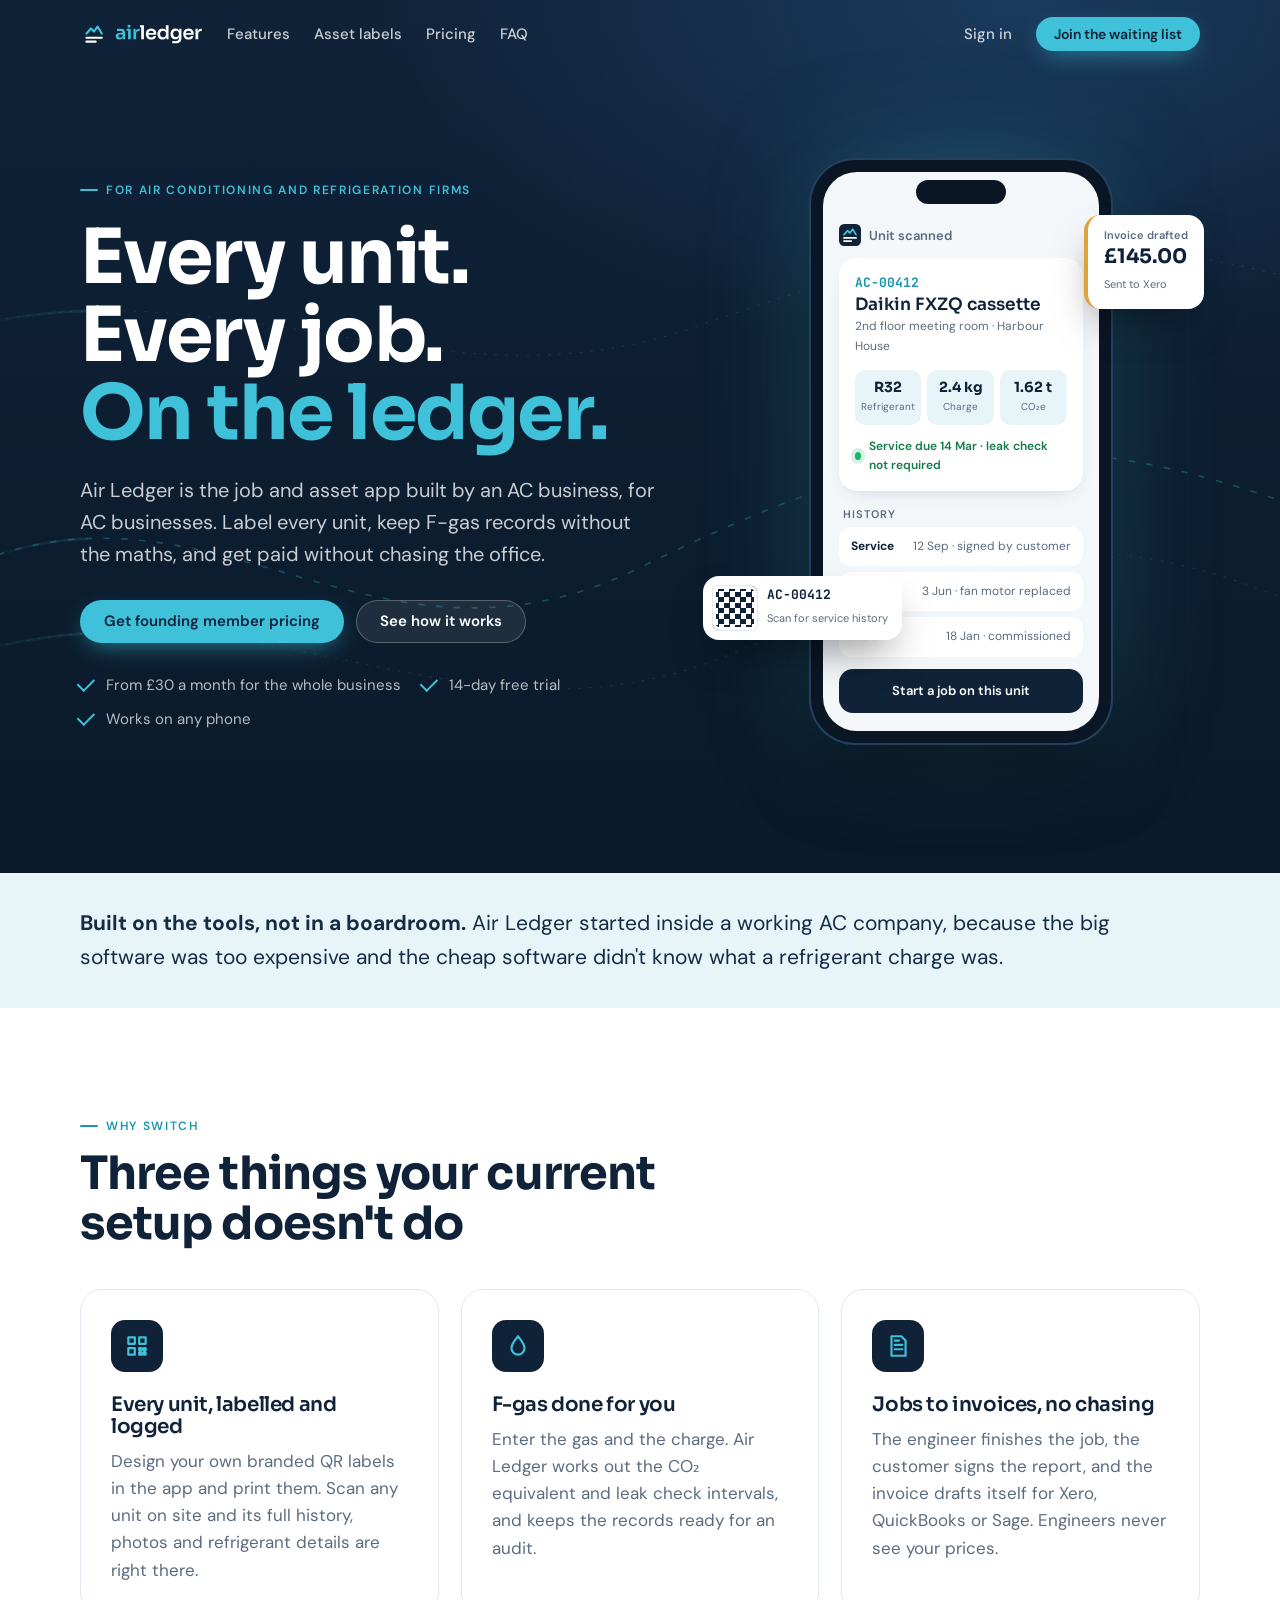
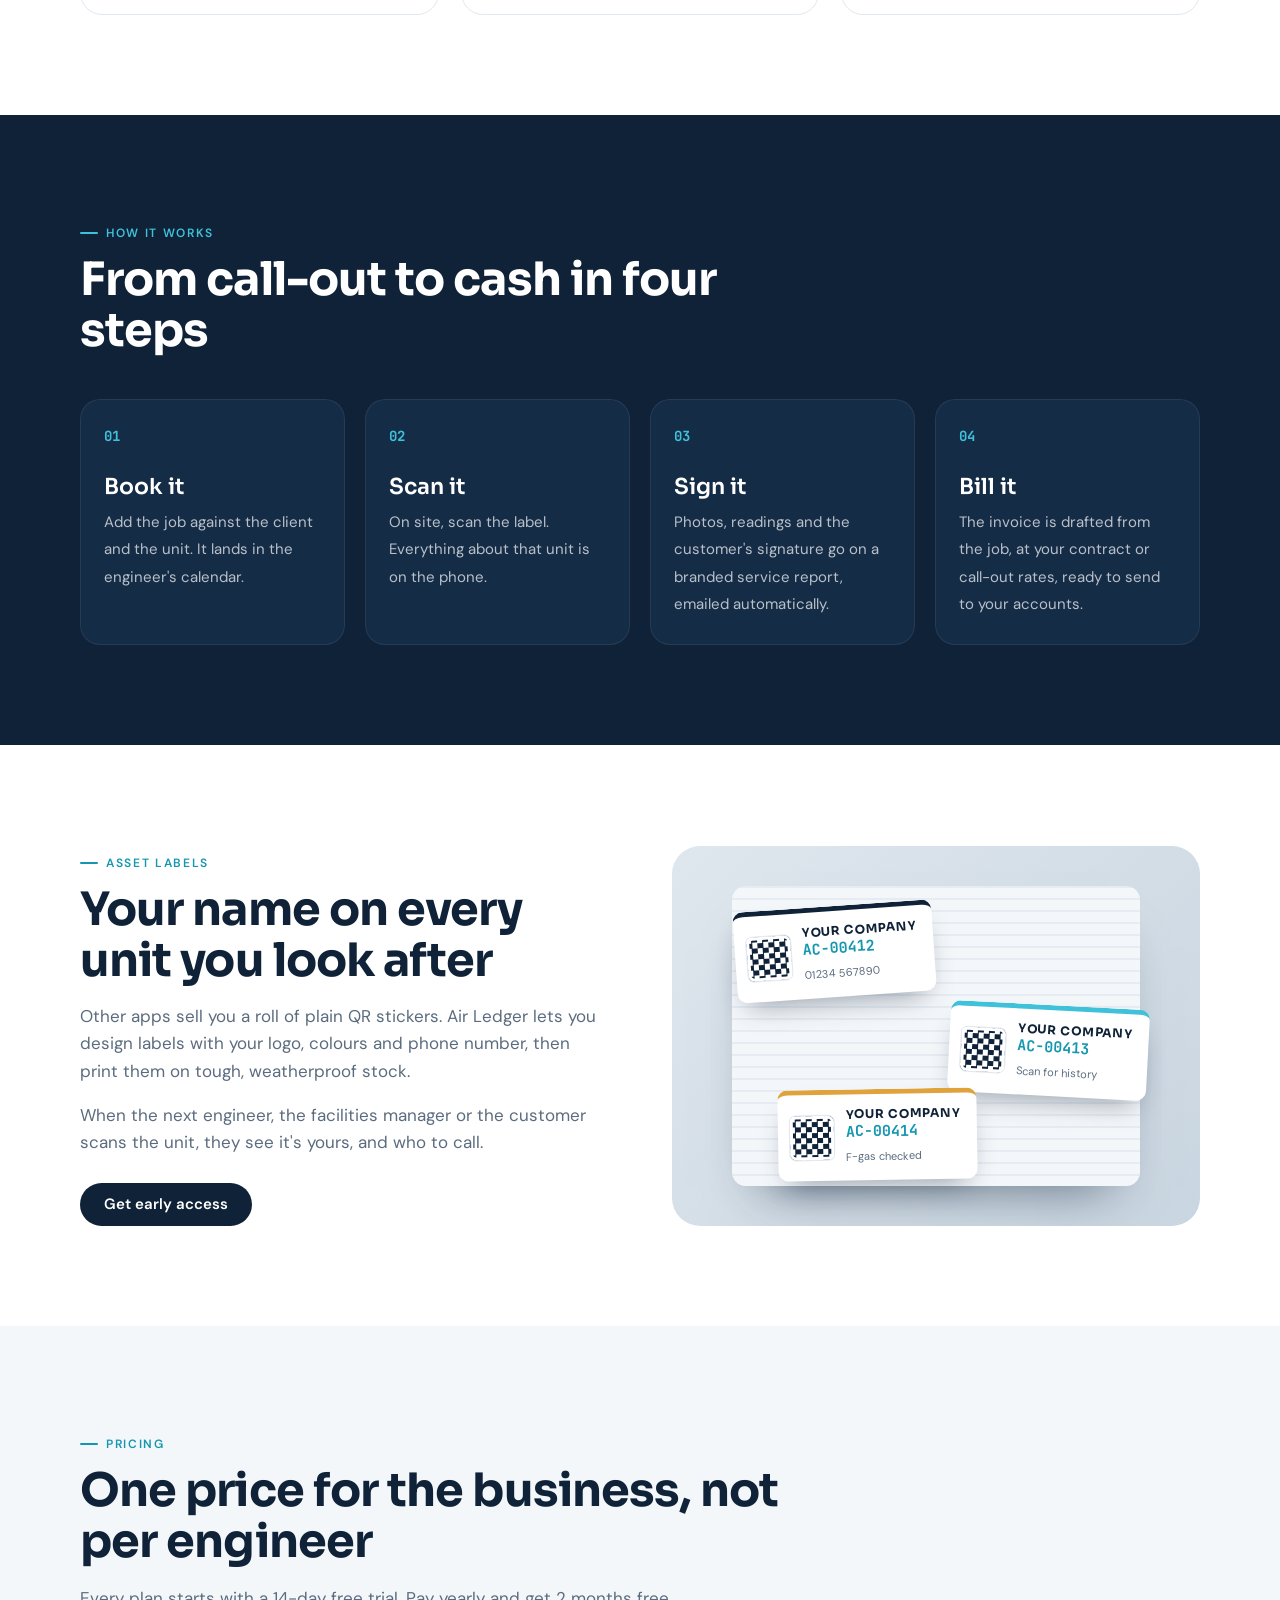
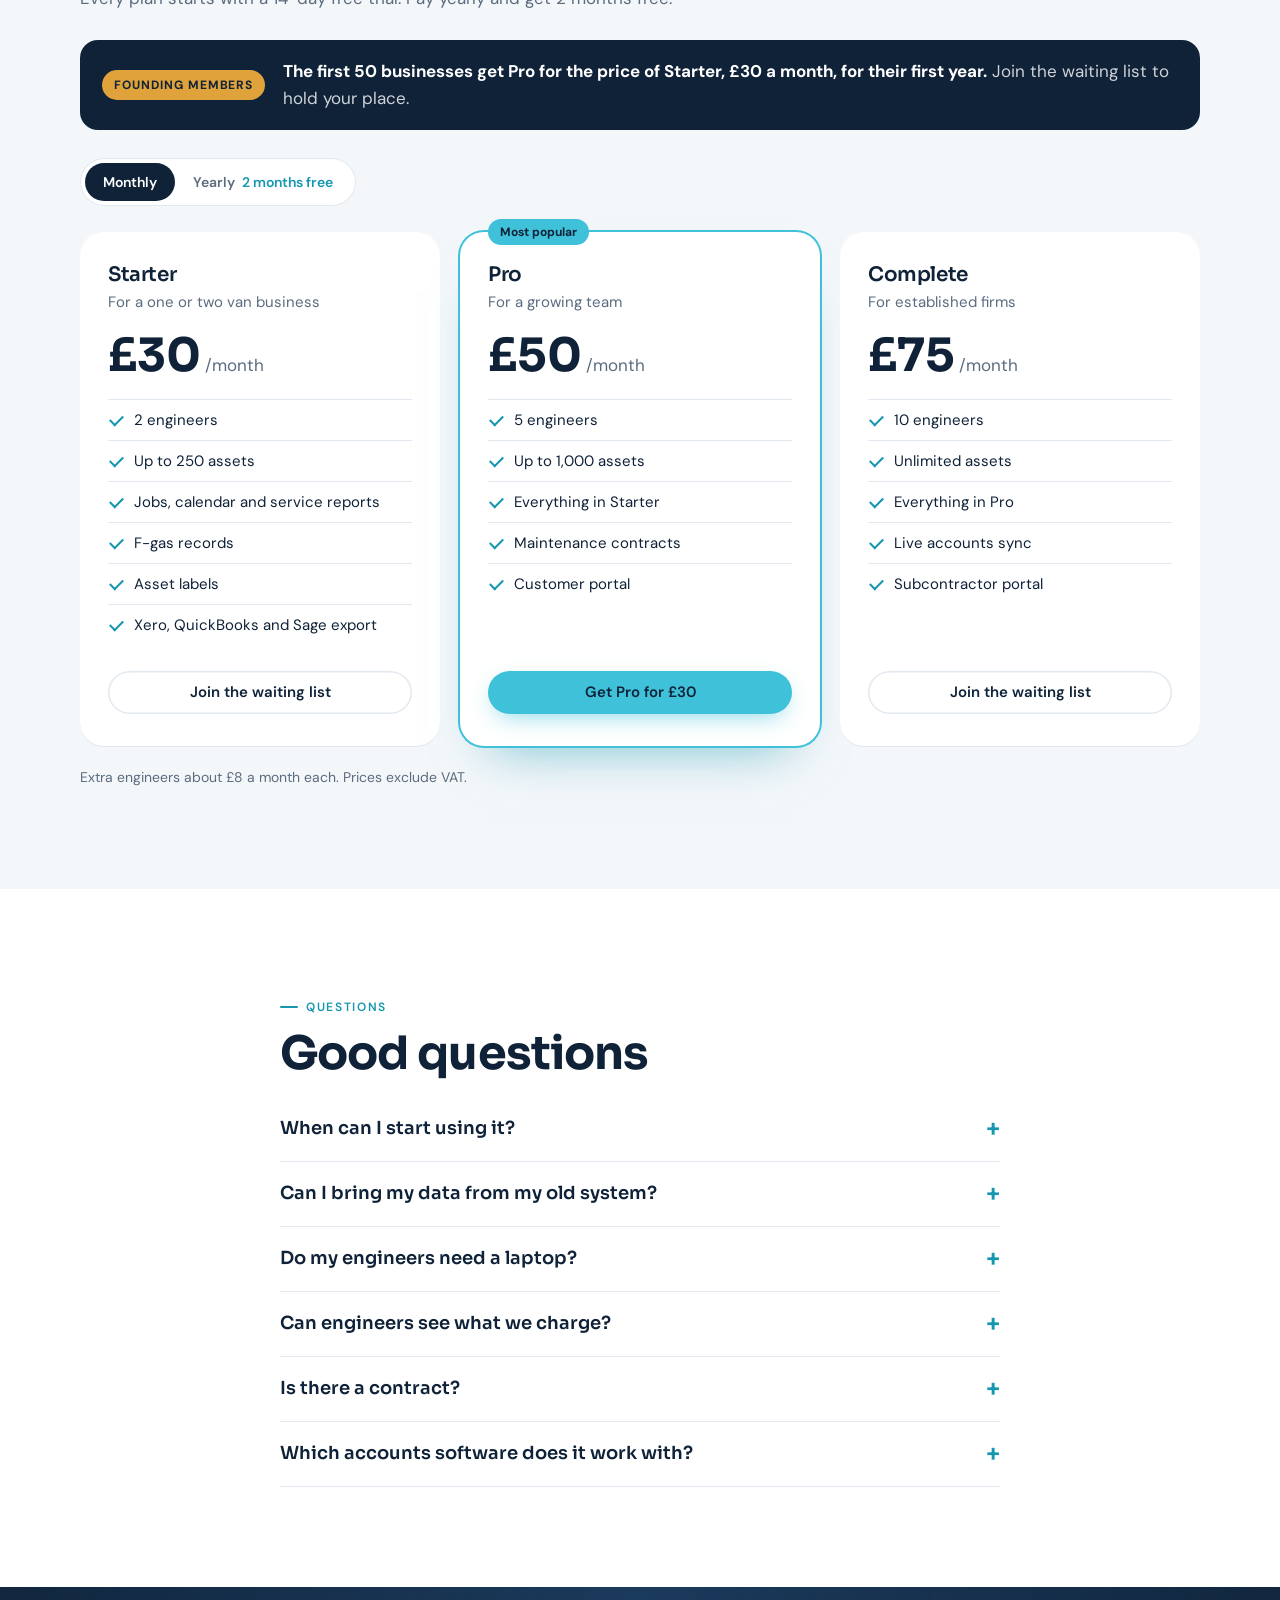
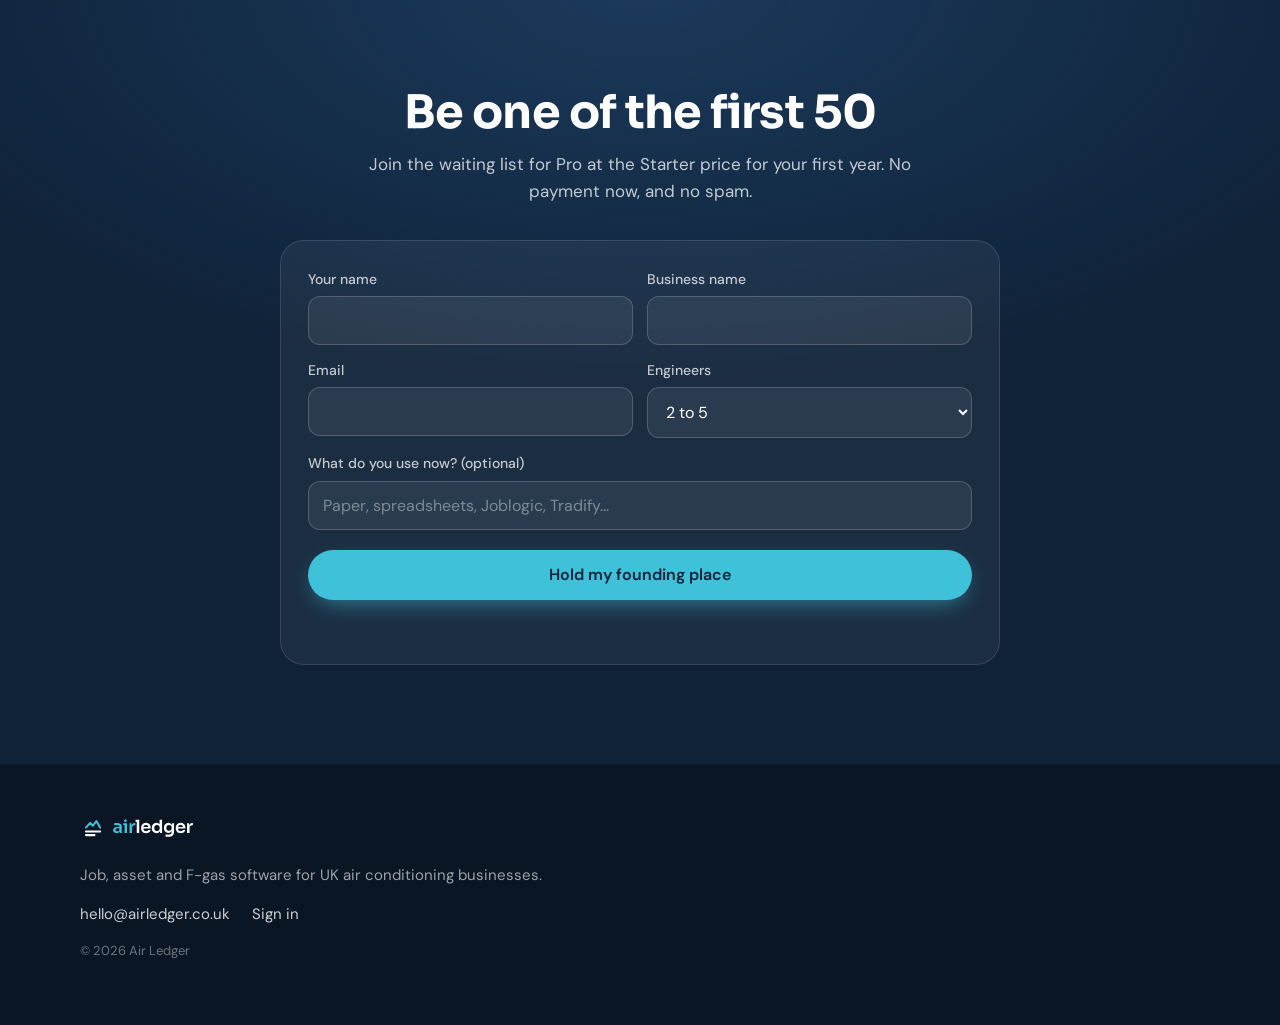
==== index.html @ b75eac91 "Air Ledger marketing site, stage 1: home, pricing and waiting list Co-Authored-By: Claude Opus 5.5 <" ====
<!doctype html>
<html lang="en-GB">
<head>
<meta charset="utf-8">
<meta name="viewport" content="width=device-width,initial-scale=1">
<title>Air Ledger | Job and asset software for air conditioning businesses</title>
<meta name="description" content="Air Ledger is the job, asset and F-gas app built by an air conditioning business, for air conditioning businesses. Branded QR asset labels, automatic F-gas records and invoices that draft themselves. From £30 a month for the whole business.">
<link rel="canonical" href="https://airledger.co.uk/">
<meta property="og:title" content="Air Ledger | Built by an AC business, for AC businesses">
<meta property="og:description" content="Asset labels, F-gas records, jobs and invoices in one simple app. From £30 a month for the whole business.">
<meta property="og:image" content="https://airledger.co.uk/img/og.png">
<meta property="og:url" content="https://airledger.co.uk/">
<meta name="theme-color" content="#0F2238">
<link rel="icon" href="img/favicon-32.png">
<link rel="apple-touch-icon" href="img/icon-180.png">
<link rel="preconnect" href="https://fonts.googleapis.com">
<link rel="preconnect" href="https://fonts.gstatic.com" crossorigin>
<link href="https://fonts.googleapis.com/css2?family=DM+Sans:opsz,wght@9..40,400;9..40,500;9..40,600;9..40,700&family=JetBrains+Mono:wght@500;700&family=Sora:wght@600;700&display=swap" rel="stylesheet">
<link rel="stylesheet" href="styles.css">
</head>
<body>

<header class="nav" id="nav">
  <div class="wrap">
    <a href="#top" class="brand" aria-label="Air Ledger home"><img src="img/airledger-logo-reverse.svg" alt="Air Ledger" width="150" height="30"></a>
    <nav class="links" aria-label="Main">
      <a href="#features">Features</a>
      <a href="#labels">Asset labels</a>
      <a href="#pricing">Pricing</a>
      <a href="#faq">FAQ</a>
    </nav>
    <span class="sp"></span>
    <a class="signin" href="https://app.airledger.co.uk">Sign in</a>
    <a class="btn pri sm" href="#join">Join the waiting list</a>
  </div>
</header>

<main id="top">

<!-- HERO -->
<section class="hero">
  <svg class="flow" viewBox="0 0 1440 800" preserveAspectRatio="none" aria-hidden="true">
    <defs><linearGradient id="streak" x1="0" x2="1"><stop offset="0" stop-color="#3FC1D9" stop-opacity="0"/><stop offset=".6" stop-color="#3FC1D9" stop-opacity=".9"/><stop offset="1" stop-color="#fff"/></linearGradient></defs>
    <path class="f1" d="M-40 520 C 240 420, 420 640, 720 520 S 1180 380, 1480 470"/>
    <path class="f2" d="M-40 600 C 300 520, 520 700, 820 600 S 1220 470, 1480 560"/>
    <path class="f2" d="M-40 300 C 260 240, 500 380, 780 300 S 1200 200, 1480 260"/>
    <path class="f3" d="M-40 520 C 240 420, 420 640, 720 520 S 1180 380, 1480 470"/>
    <path class="f3 b" d="M-40 300 C 260 240, 500 380, 780 300 S 1200 200, 1480 260"/>
    <path class="f3 c" d="M-40 600 C 300 520, 520 700, 820 600 S 1220 470, 1480 560"/>
  </svg>
  <div class="wrap hero-grid">
    <div>
      <span class="eyebrow">For air conditioning and refrigeration firms</span>
      <h1>Every unit.<br>Every job.<br><span class="hl">On the ledger.</span></h1>
      <p class="lede">Air Ledger is the job and asset app built by an AC business, for AC businesses. Label every unit, keep F-gas records without the maths, and get paid without chasing the office.</p>
      <div class="ctas">
        <a class="btn pri" href="#join">Get founding member pricing</a>
        <a class="btn ghost" href="#features">See how it works</a>
      </div>
      <ul class="ticks">
        <li>From £30 a month for the whole business</li>
        <li>14-day free trial</li>
        <li>Works on any phone</li>
      </ul>
    </div>

    <!-- phone mock -->
    <div class="phone-stage" aria-hidden="true">
      <div class="phone">
        <div class="notch"></div>
        <div class="scr">
          <div class="scr-top"><img src="img/airledger-mark.svg" alt=""><span>Unit scanned</span></div>
          <div class="unit">
            <div class="unit-id">AC-00412</div>
            <div class="unit-name">Daikin FXZQ cassette</div>
            <div class="unit-loc">2nd floor meeting room · Harbour House</div>
            <div class="gas">
              <div><b>R32</b><small>Refrigerant</small></div>
              <div><b>2.4 kg</b><small>Charge</small></div>
              <div><b>1.62 t</b><small>CO₂e</small></div>
            </div>
            <div class="status ok"><i></i>Service due 14 Mar · leak check not required</div>
          </div>
          <div class="hist-h">History</div>
          <div class="hist"><b>Service</b><span>12 Sep · signed by customer</span></div>
          <div class="hist"><b>Repair</b><span>3 Jun · fan motor replaced</span></div>
          <div class="hist"><b>Install</b><span>18 Jan · commissioned</span></div>
          <div class="scr-btn">Start a job on this unit</div>
        </div>
      </div>
      <div class="label-float">
        <div class="lf-qr"></div>
        <div><b>AC-00412</b><small>Scan for service history</small></div>
      </div>
      <div class="inv-float"><span>Invoice drafted</span><b>£145.00</b><small>Sent to Xero</small></div>
    </div>
  </div>
</section>

<!-- STRIP -->
<section class="strip">
  <div class="wrap">
    <p><b>Built on the tools, not in a boardroom.</b> Air Ledger started inside a working AC company, because the big software was too expensive and the cheap software didn't know what a refrigerant charge was.</p>
  </div>
</section>

<!-- REASONS -->
<section class="sec" id="features">
  <div class="wrap">
    <span class="eyebrow ink">Why switch</span>
    <h2>Three things your current setup doesn't do</h2>
    <div class="reasons">
      <article class="reason">
        <div class="ico"><svg viewBox="0 0 24 24"><path d="M4 4h6v6H4zM14 4h6v6h-6zM4 14h6v6H4zM14 14h2v2h-2zM18 18h2v2h-2zM14 18h2v2h-2zM18 14h2v2h-2z"/></svg></div>
        <h3>Every unit, labelled and logged</h3>
        <p>Design your own branded QR labels in the app and print them. Scan any unit on site and its full history, photos and refrigerant details are right there.</p>
      </article>
      <article class="reason">
        <div class="ico"><svg viewBox="0 0 24 24"><path d="M12 3c3 4 6 7 6 11a6 6 0 0 1-12 0c0-4 3-7 6-11z"/></svg></div>
        <h3>F-gas done for you</h3>
        <p>Enter the gas and the charge. Air Ledger works out the CO₂ equivalent and leak check intervals, and keeps the records ready for an audit.</p>
      </article>
      <article class="reason">
        <div class="ico"><svg viewBox="0 0 24 24"><path d="M6 3h9l4 4v14H6zM9 11h7M9 15h7M9 7h4"/></svg></div>
        <h3>Jobs to invoices, no chasing</h3>
        <p>The engineer finishes the job, the customer signs the report, and the invoice drafts itself for Xero, QuickBooks or Sage. Engineers never see your prices.</p>
      </article>
    </div>
  </div>
</section>

<!-- HOW -->
<section class="sec how">
  <div class="wrap">
    <span class="eyebrow">How it works</span>
    <h2>From call-out to cash in four steps</h2>
    <ol class="steps">
      <li><b>Book it</b><span>Add the job against the client and the unit. It lands in the engineer's calendar.</span></li>
      <li><b>Scan it</b><span>On site, scan the label. Everything about that unit is on the phone.</span></li>
      <li><b>Sign it</b><span>Photos, readings and the customer's signature go on a branded service report, emailed automatically.</span></li>
      <li><b>Bill it</b><span>The invoice is drafted from the job, at your contract or call-out rates, ready to send to your accounts.</span></li>
    </ol>
  </div>
</section>

<!-- LABELS -->
<section class="sec" id="labels">
  <div class="wrap split">
    <div>
      <span class="eyebrow ink">Asset labels</span>
      <h2>Your name on every unit you look after</h2>
      <p>Other apps sell you a roll of plain QR stickers. Air Ledger lets you design labels with your logo, colours and phone number, then print them on tough, weatherproof stock.</p>
      <p>When the next engineer, the facilities manager or the customer scans the unit, they see it's yours, and who to call.</p>
      <a class="btn dark" href="#join">Get early access</a>
    </div>
    <div class="labels-demo" aria-hidden="true">
      <div class="lbl l1"><div class="lbl-qr"></div><div><b>YOUR COMPANY</b><span>AC-00412</span><small>01234 567890</small></div></div>
      <div class="lbl l2"><div class="lbl-qr"></div><div><b>YOUR COMPANY</b><span>AC-00413</span><small>Scan for history</small></div></div>
      <div class="lbl l3"><div class="lbl-qr"></div><div><b>YOUR COMPANY</b><span>AC-00414</span><small>F-gas checked</small></div></div>
    </div>
  </div>
</section>

<!-- PRICING -->
<section class="sec pricing" id="pricing">
  <div class="wrap">
    <span class="eyebrow ink">Pricing</span>
    <h2>One price for the business, not per engineer</h2>
    <p class="sub">Every plan starts with a 14-day free trial. Pay yearly and get 2 months free.</p>

    <div class="founder">
      <span class="badge">Founding members</span>
      <p><b>The first 50 businesses get Pro for the price of Starter, £30 a month, for their first year.</b> Join the waiting list to hold your place.</p>
    </div>

    <div class="toggle" role="group" aria-label="Billing period">
      <button type="button" class="on" data-period="m">Monthly</button>
      <button type="button" data-period="y">Yearly <em>2 months free</em></button>
    </div>

    <div class="plans">
      <article class="plan">
        <h3>Starter</h3>
        <p class="for">For a one or two van business</p>
        <div class="price" data-m="30" data-y="300"><span class="amt">£30</span><span class="per">/month</span></div>
        <ul>
          <li>2 engineers</li>
          <li>Up to 250 assets</li>
          <li>Jobs, calendar and service reports</li>
          <li>F-gas records</li>
          <li>Asset labels</li>
          <li>Xero, QuickBooks and Sage export</li>
        </ul>
        <a class="btn line" href="#join">Join the waiting list</a>
      </article>
      <article class="plan pop">
        <span class="tag">Most popular</span>
        <h3>Pro</h3>
        <p class="for">For a growing team</p>
        <div class="price" data-m="50" data-y="500"><span class="amt">£50</span><span class="per">/month</span></div>
        <ul>
          <li>5 engineers</li>
          <li>Up to 1,000 assets</li>
          <li>Everything in Starter</li>
          <li>Maintenance contracts</li>
          <li>Customer portal</li>
        </ul>
        <a class="btn pri" href="#join">Get Pro for £30</a>
      </article>
      <article class="plan">
        <h3>Complete</h3>
        <p class="for">For established firms</p>
        <div class="price" data-m="75" data-y="750"><span class="amt">£75</span><span class="per">/month</span></div>
        <ul>
          <li>10 engineers</li>
          <li>Unlimited assets</li>
          <li>Everything in Pro</li>
          <li>Live accounts sync</li>
          <li>Subcontractor portal</li>
        </ul>
        <a class="btn line" href="#join">Join the waiting list</a>
      </article>
    </div>
    <p class="fine">Extra engineers about £8 a month each. Prices exclude VAT.</p>
  </div>
</section>

<!-- FAQ -->
<section class="sec faq" id="faq">
  <div class="wrap narrow">
    <span class="eyebrow ink">Questions</span>
    <h2>Good questions</h2>
    <details><summary>When can I start using it?</summary><p>Paid plans open in January 2027. Join the waiting list and we'll email you the day it opens, with your founding member price held.</p></details>
    <details><summary>Can I bring my data from my old system?</summary><p>Yes. Upload your clients, sites and units from a spreadsheet or an export from your current software, and we'll help you check it's all come across.</p></details>
    <details><summary>Do my engineers need a laptop?</summary><p>No. Air Ledger works on any phone or tablet, and the office side works in any web browser.</p></details>
    <details><summary>Can engineers see what we charge?</summary><p>No. Prices and invoices are only visible to owners and the office. Engineers see the job, the unit and the report.</p></details>
    <details><summary>Is there a contract?</summary><p>No long contract. Pay monthly and cancel any time, or pay yearly and get 2 months free.</p></details>
    <details><summary>Which accounts software does it work with?</summary><p>Xero, QuickBooks and Sage 50 today, with live sync on the way.</p></details>
  </div>
</section>

<!-- JOIN -->
<section class="join" id="join">
  <div class="wrap narrow">
    <h2>Be one of the first 50</h2>
    <p>Join the waiting list for Pro at the Starter price for your first year. No payment now, and no spam.</p>
    <form id="wl" class="wl" novalidate>
      <div class="row">
        <label><span>Your name</span><input name="name" autocomplete="name" required></label>
        <label><span>Business name</span><input name="business" autocomplete="organization" required></label>
      </div>
      <div class="row">
        <label><span>Email</span><input name="email" type="email" autocomplete="email" required></label>
        <label><span>Engineers</span>
          <select name="engineers"><option value="1">Just me</option><option value="2-5" selected>2 to 5</option><option value="6-10">6 to 10</option><option value="11+">More than 10</option></select>
        </label>
      </div>
      <label><span>What do you use now? (optional)</span><input name="current_system" placeholder="Paper, spreadsheets, Joblogic, Tradify..."></label>
      <input type="text" name="website" class="hp" tabindex="-1" autocomplete="off" aria-hidden="true">
      <button class="btn pri big" type="submit">Hold my founding place</button>
      <p class="msg" id="wl-msg" role="status"></p>
    </form>
  </div>
</section>

</main>

<footer class="foot">
  <div class="wrap">
    <img src="img/airledger-logo-reverse.svg" alt="Air Ledger" width="130" height="26">
    <p>Job, asset and F-gas software for UK air conditioning businesses.</p>
    <p class="fl"><a href="mailto:hello@airledger.co.uk">hello@airledger.co.uk</a><a href="https://app.airledger.co.uk">Sign in</a></p>
    <p class="cr">© 2026 Air Ledger</p>
  </div>
</footer>

<script src="site.js"></script>
</body>
</html>
---- styles.css ----
:root{
  --navy:#0F2238;--navy2:#152C47;--navy3:#1B3A5C;--air:#3FC1D9;--ink:#1597B0;--brass:#E0A23A;
  --slate:#5B6C7F;--frost:#E8F5F8;--mist:#F4F7FA;--line:#E1E8EF;
  --fd:"Sora",system-ui,sans-serif;--fb:"DM Sans",system-ui,sans-serif;--fm:"JetBrains Mono",ui-monospace,monospace;
}
*{box-sizing:border-box}
html{scroll-behavior:smooth;scroll-padding-top:76px}
body{margin:0;background:#fff;color:var(--navy);font:17px/1.6 var(--fb);-webkit-font-smoothing:antialiased;overflow-x:hidden}
img{max-width:100%}
a{color:inherit}
h1,h2,h3{font-family:var(--fd);letter-spacing:-.02em;margin:0;line-height:1.1}
h2{font-size:clamp(30px,4vw,46px);font-weight:700;margin:12px 0 18px;max-width:20ch}
h3{font-size:20px;font-weight:600}
.wrap{max-width:1160px;margin:0 auto;padding:0 20px}
.narrow{max-width:760px}
.eyebrow{display:inline-flex;align-items:center;gap:8px;font:600 12px/1 var(--fb);letter-spacing:.14em;text-transform:uppercase;color:var(--air)}
.eyebrow::before{content:"";width:18px;height:2px;border-radius:2px;background:currentColor}
.eyebrow.ink{color:var(--ink)}

.btn{display:inline-flex;align-items:center;justify-content:center;border:0;border-radius:999px;padding:14px 24px;font:600 15px/1 var(--fb);cursor:pointer;text-decoration:none;transition:transform .2s,box-shadow .2s,background .2s;white-space:nowrap}
.btn:hover{transform:translateY(-1px)}
.btn.pri{background:var(--air);color:var(--navy);box-shadow:0 8px 24px -8px rgba(63,193,217,.7)}
.btn.pri:hover{box-shadow:0 12px 30px -8px rgba(63,193,217,.95)}
.btn.ghost{background:rgba(255,255,255,.08);color:#fff;box-shadow:inset 0 0 0 1px rgba(255,255,255,.25)}
.btn.dark{background:var(--navy);color:#fff}
.btn.line{background:#fff;color:var(--navy);box-shadow:inset 0 0 0 1.5px var(--line)}
.btn.line:hover{box-shadow:inset 0 0 0 1.5px var(--ink)}
.btn.sm{padding:10px 18px;font-size:14px}
.btn.big{padding:17px 30px;font-size:16px;width:100%}

/* nav */
.nav{position:fixed;inset:0 0 auto;z-index:50;transition:background .3s,box-shadow .3s}
.nav.solid{background:rgba(15,34,56,.9);backdrop-filter:blur(12px);-webkit-backdrop-filter:blur(12px);box-shadow:0 1px 0 rgba(255,255,255,.08)}
.nav .wrap{display:flex;align-items:center;gap:24px;height:68px}
.nav .brand img{height:28px;width:auto;display:block}
.nav .links{display:flex;gap:24px}
.nav .links a,.nav .signin{color:rgba(255,255,255,.78);text-decoration:none;font-weight:500;font-size:15px}
.nav .links a:hover,.nav .signin:hover{color:#fff}
.nav .sp{flex:1}

/* hero */
.hero{position:relative;color:#fff;padding:140px 0 110px;overflow:hidden;isolation:isolate;
  background:radial-gradient(1100px 600px at 80% 0%,#1B3A5C 0%,rgba(27,58,92,0) 60%),linear-gradient(180deg,#0F2238 0%,#0B1A2B 100%)}
.flow{position:absolute;inset:0;z-index:-1;width:100%;height:100%}
.flow path{fill:none;stroke-linecap:round}
.flow .f1{stroke:rgba(63,193,217,.28);stroke-width:1.5;stroke-dasharray:6 14;animation:dash 9s linear infinite}
.flow .f2{stroke:rgba(63,193,217,.15);stroke-width:1;stroke-dasharray:2 10;animation:dash 14s linear infinite reverse}
.flow .f3{stroke:url(#streak);stroke-width:2.5;stroke-dasharray:140 900;animation:streak 6s cubic-bezier(.4,0,.2,1) infinite}
.flow .f3.b{animation-delay:-2s;animation-duration:7.5s}
.flow .f3.c{animation-delay:-4.2s;animation-duration:8.5s}
@keyframes dash{to{stroke-dashoffset:-400}}
@keyframes streak{from{stroke-dashoffset:1040}to{stroke-dashoffset:0}}
.hero-grid{display:grid;grid-template-columns:1.1fr .9fr;gap:56px;align-items:center}
.hero h1{font-size:clamp(42px,6vw,76px);line-height:1.02;font-weight:700;margin:20px 0 22px}
.hero h1 .hl{color:var(--air)}
.lede{font-size:clamp(17px,1.6vw,20px);color:rgba(255,255,255,.78);max-width:33em;margin:0 0 30px}
.ctas{display:flex;flex-wrap:wrap;gap:12px}
.ticks{list-style:none;padding:0;margin:30px 0 0;display:flex;flex-wrap:wrap;gap:10px 22px;color:rgba(255,255,255,.7);font-size:15px}
.ticks li::before{content:"";display:inline-block;width:14px;height:8px;border-left:2px solid var(--air);border-bottom:2px solid var(--air);transform:rotate(-45deg) translateY(-3px);margin-right:10px}

/* phone */
.phone-stage{position:relative;display:flex;justify-content:center;padding:20px 0}
.phone{width:300px;border-radius:44px;background:#0A1624;padding:12px;box-shadow:0 0 0 2px #24405F,0 40px 80px -20px rgba(0,0,0,.6),0 0 120px -30px rgba(63,193,217,.5);position:relative;animation:bob 7s ease-in-out infinite}
@keyframes bob{50%{transform:translateY(-10px)}}
.notch{position:absolute;top:20px;left:50%;transform:translateX(-50%);width:90px;height:24px;border-radius:20px;background:#0A1624;z-index:2}
.scr{background:var(--mist);border-radius:34px;padding:52px 16px 18px;color:var(--navy);font-size:13px}
.scr-top{display:flex;align-items:center;gap:8px;font:600 13px var(--fb);color:var(--slate);margin-bottom:12px}
.scr-top img{width:22px;height:22px}
.unit{background:#fff;border-radius:18px;padding:16px;box-shadow:0 1px 0 var(--line),0 8px 20px -12px rgba(15,34,56,.25)}
.unit-id{font:700 13px var(--fm);color:var(--ink)}
.unit-name{font:600 17px/1.2 var(--fd);margin:4px 0 2px}
.unit-loc{color:var(--slate);font-size:12px}
.gas{display:grid;grid-template-columns:repeat(3,1fr);gap:6px;margin:14px 0 12px}
.gas div{background:var(--frost);border-radius:10px;padding:8px 6px;text-align:center}
.gas b{display:block;font:700 14px var(--fd)}
.gas small{font-size:10px;color:var(--slate)}
.status{display:flex;gap:8px;align-items:center;font-size:12px;font-weight:600;color:#137a4a}
.status i{width:8px;height:8px;border-radius:50%;background:#1fb26b;box-shadow:0 0 0 4px rgba(31,178,107,.18)}
.hist-h{font:600 11px var(--fb);letter-spacing:.1em;text-transform:uppercase;color:var(--slate);margin:16px 4px 6px}
.hist{display:flex;justify-content:space-between;gap:8px;background:#fff;border-radius:12px;padding:10px 12px;margin-bottom:6px;font-size:12px}
.hist span{color:var(--slate)}
.scr-btn{margin-top:12px;background:var(--navy);color:#fff;text-align:center;border-radius:14px;padding:12px;font-weight:600}
.label-float,.inv-float{position:absolute;background:#fff;color:var(--navy);border-radius:16px;box-shadow:0 20px 40px -14px rgba(0,0,0,.5)}
.label-float{left:-18px;top:70%;display:flex;gap:10px;align-items:center;padding:10px 14px 10px 10px;animation:bob 6s ease-in-out infinite -2s}
.label-float b{display:block;font:700 13px var(--fm)}
.label-float small,.inv-float small{font-size:11px;color:var(--slate)}
.lf-qr,.lbl-qr{width:44px;height:44px;border-radius:6px;flex:none;background:
  conic-gradient(var(--navy) 25%,#fff 0 50%,var(--navy) 0 75%,#fff 0) 0 0/11px 11px;box-shadow:inset 0 0 0 3px #fff,0 0 0 1px var(--line)}
.inv-float{right:-4px;top:12%;padding:12px 16px;animation:bob 8s ease-in-out infinite -4s;border-left:4px solid var(--brass)}
.inv-float span{display:block;font-size:11px;color:var(--slate);font-weight:600}
.inv-float b{display:block;font:700 20px var(--fd);color:var(--navy)}

/* strip */
.strip{background:var(--frost);padding:34px 0}
.strip p{margin:0;font-size:clamp(17px,1.8vw,21px);max-width:52em;color:var(--navy2)}

/* sections */
.sec{padding:100px 0}
.reasons{display:grid;grid-template-columns:repeat(3,1fr);gap:22px;margin-top:40px}
.reason{border:1px solid var(--line);border-radius:22px;padding:30px;transition:transform .25s,box-shadow .25s,border-color .25s}
.reason:hover{transform:translateY(-4px);box-shadow:0 24px 40px -24px rgba(15,34,56,.35);border-color:transparent}
.reason .ico{width:52px;height:52px;border-radius:14px;background:var(--navy);display:grid;place-items:center;margin-bottom:22px}
.reason svg{width:26px;height:26px;fill:none;stroke:var(--air);stroke-width:2;stroke-linejoin:round;stroke-linecap:round}
.reason h3{margin-bottom:10px}
.reason p{margin:0;color:var(--slate)}

.how{background:var(--navy);color:#fff}
.how h2{color:#fff}
.steps{list-style:none;counter-reset:s;padding:0;margin:44px 0 0;display:grid;grid-template-columns:repeat(4,1fr);gap:20px}
.steps li{counter-increment:s;background:var(--navy2);border-radius:20px;padding:28px 24px;position:relative;box-shadow:inset 0 0 0 1px rgba(255,255,255,.07)}
.steps li::before{content:"0" counter(s);font:700 14px var(--fm);color:var(--air);display:block;margin-bottom:28px}
.steps b{display:block;font:600 22px var(--fd);margin-bottom:8px}
.steps span{color:rgba(255,255,255,.7);font-size:15px}

.split{display:grid;grid-template-columns:1fr 1fr;gap:64px;align-items:center}
.split p{color:var(--slate);max-width:32em}
.split .btn{margin-top:10px}
.labels-demo{position:relative;height:380px;background:linear-gradient(135deg,#dfe7ee,#c9d5e0);border-radius:28px;overflow:hidden}
.labels-demo::before{content:"";position:absolute;inset:40px 60px;border-radius:14px;background:repeating-linear-gradient(0deg,#f4f7fa 0 10px,#e6ecf2 10px 12px);box-shadow:0 30px 50px -30px rgba(15,34,56,.6)}
.lbl{position:absolute;display:flex;gap:12px;align-items:center;background:#fff;border-radius:10px;padding:12px 16px 12px 12px;box-shadow:0 14px 28px -12px rgba(15,34,56,.45);border-top:5px solid var(--navy)}
.lbl b{display:block;font:700 12px var(--fd);letter-spacing:.06em}
.lbl span{display:block;font:700 15px var(--fm);color:var(--ink)}
.lbl small{font-size:11px;color:var(--slate)}
.l1{left:12%;top:16%;transform:rotate(-4deg)}
.l2{right:10%;top:42%;transform:rotate(3deg);border-top-color:var(--air)}
.l3{left:20%;bottom:12%;transform:rotate(-1deg);border-top-color:var(--brass)}

/* pricing */
.pricing{background:var(--mist)}
.sub{color:var(--slate);margin:0 0 28px}
.founder{display:flex;gap:18px;align-items:center;background:var(--navy);color:#fff;border-radius:18px;padding:18px 22px;margin-bottom:28px}
.founder p{margin:0;color:rgba(255,255,255,.8)}
.founder b{color:#fff}
.badge{flex:none;background:var(--brass);color:var(--navy);font:700 12px/1 var(--fb);letter-spacing:.08em;text-transform:uppercase;padding:9px 12px;border-radius:999px}
.toggle{display:inline-flex;background:#fff;border-radius:999px;padding:5px;box-shadow:inset 0 0 0 1px var(--line);margin-bottom:26px}
.toggle button{border:0;background:none;font:600 14px var(--fb);color:var(--slate);padding:10px 18px;border-radius:999px;cursor:pointer}
.toggle button.on{background:var(--navy);color:#fff}
.toggle em{font-style:normal;color:var(--ink);margin-left:4px}
.toggle button.on em{color:var(--air)}
.plans{display:grid;grid-template-columns:repeat(3,1fr);gap:20px;align-items:stretch}
.plan{background:#fff;border-radius:24px;padding:32px 28px;display:flex;flex-direction:column;position:relative;box-shadow:0 1px 0 var(--line)}
.plan.pop{box-shadow:0 0 0 2px var(--air),0 30px 50px -30px rgba(21,151,176,.6)}
.tag{position:absolute;top:-13px;left:28px;background:var(--air);color:var(--navy);font:700 12px/1 var(--fb);padding:7px 12px;border-radius:999px}
.for{color:var(--slate);margin:4px 0 18px;font-size:15px}
.price{display:flex;align-items:baseline;gap:4px;margin-bottom:20px}
.amt{font:700 46px/1 var(--fd)}
.per{color:var(--slate)}
.plan ul{list-style:none;padding:0;margin:0 0 26px;flex:1}
.plan li{padding:8px 0 8px 26px;border-top:1px solid var(--line);position:relative;font-size:15px}
.plan li::before{content:"";position:absolute;left:2px;top:15px;width:11px;height:6px;border-left:2px solid var(--ink);border-bottom:2px solid var(--ink);transform:rotate(-45deg)}
.fine{color:var(--slate);font-size:14px;margin:20px 0 0}

/* faq */
.faq details{border-bottom:1px solid var(--line);padding:20px 0}
.faq summary{font:600 18px var(--fd);cursor:pointer;list-style:none;display:flex;justify-content:space-between;gap:16px}
.faq summary::after{content:"+";color:var(--ink);font-size:24px;line-height:1;transition:transform .2s}
.faq details[open] summary::after{transform:rotate(45deg)}
.faq details p{color:var(--slate);margin:12px 0 0}

/* join */
.join{background:radial-gradient(800px 400px at 50% 0%,#1B3A5C,rgba(27,58,92,0)),var(--navy);color:#fff;padding:100px 0;text-align:center}
.join h2{color:#fff;margin:0 auto 14px}
.join>.wrap>p{color:rgba(255,255,255,.75);margin:0 auto 34px;max-width:34em}
.wl{text-align:left;background:rgba(255,255,255,.05);border-radius:24px;padding:28px;box-shadow:inset 0 0 0 1px rgba(255,255,255,.12)}
.wl .row{display:grid;grid-template-columns:1fr 1fr;gap:14px}
.wl label{display:block;margin-bottom:14px}
.wl label span{display:block;font-size:14px;font-weight:500;color:rgba(255,255,255,.75);margin-bottom:6px}
.wl input,.wl select{width:100%;font:16px var(--fb);color:#fff;background:rgba(255,255,255,.07);border:1px solid rgba(255,255,255,.18);border-radius:12px;padding:13px 14px}
.wl select option{color:var(--navy)}
.wl input:focus,.wl select:focus{outline:2px solid var(--air);outline-offset:1px;border-color:transparent}
.wl input::placeholder{color:rgba(255,255,255,.4)}
.wl .hp{position:absolute;left:-9999px;width:1px;height:1px}
.wl button{margin-top:6px}
.msg{min-height:1.4em;margin:14px 0 0;text-align:center;font-weight:500}
.msg.ok{color:var(--air)}.msg.err{color:#ffb4a8}

.foot{background:#0A1624;color:rgba(255,255,255,.6);padding:50px 0;font-size:15px}
.foot img{height:26px;width:auto}
.foot .fl{display:flex;gap:22px}
.foot a{text-decoration:none;color:rgba(255,255,255,.8)}
.foot .cr{font-size:13px;color:rgba(255,255,255,.4)}

/* reveal */
.rv{opacity:0;transform:translateY(24px);transition:opacity .7s ease,transform .7s cubic-bezier(.2,.8,.2,1)}
.rv.in{opacity:1;transform:none}

@media (max-width:960px){
  .hero-grid,.split{grid-template-columns:1fr;gap:48px}
  .reasons,.plans{grid-template-columns:1fr}
  .steps{grid-template-columns:1fr 1fr}
  .nav .links{display:none}
}
@media (max-width:560px){
  body{font-size:16px}
  .hero{padding:110px 0 70px}
  .sec{padding:70px 0}
  .steps,.wl .row{grid-template-columns:1fr}
  .nav .signin{display:none}
  .phone{width:270px}
  .label-float{left:0;top:auto;bottom:-6px}
  .inv-float{right:0;top:0}
  .founder{flex-direction:column;align-items:flex-start}
  .labels-demo{height:320px}
  .labels-demo::before{inset:30px 24px}
  .l1{left:6%}.l2{right:4%}.l3{left:10%}
}
@media (prefers-reduced-motion:reduce){
  *{animation:none!important;transition:none!important}
  .rv{opacity:1;transform:none}
}
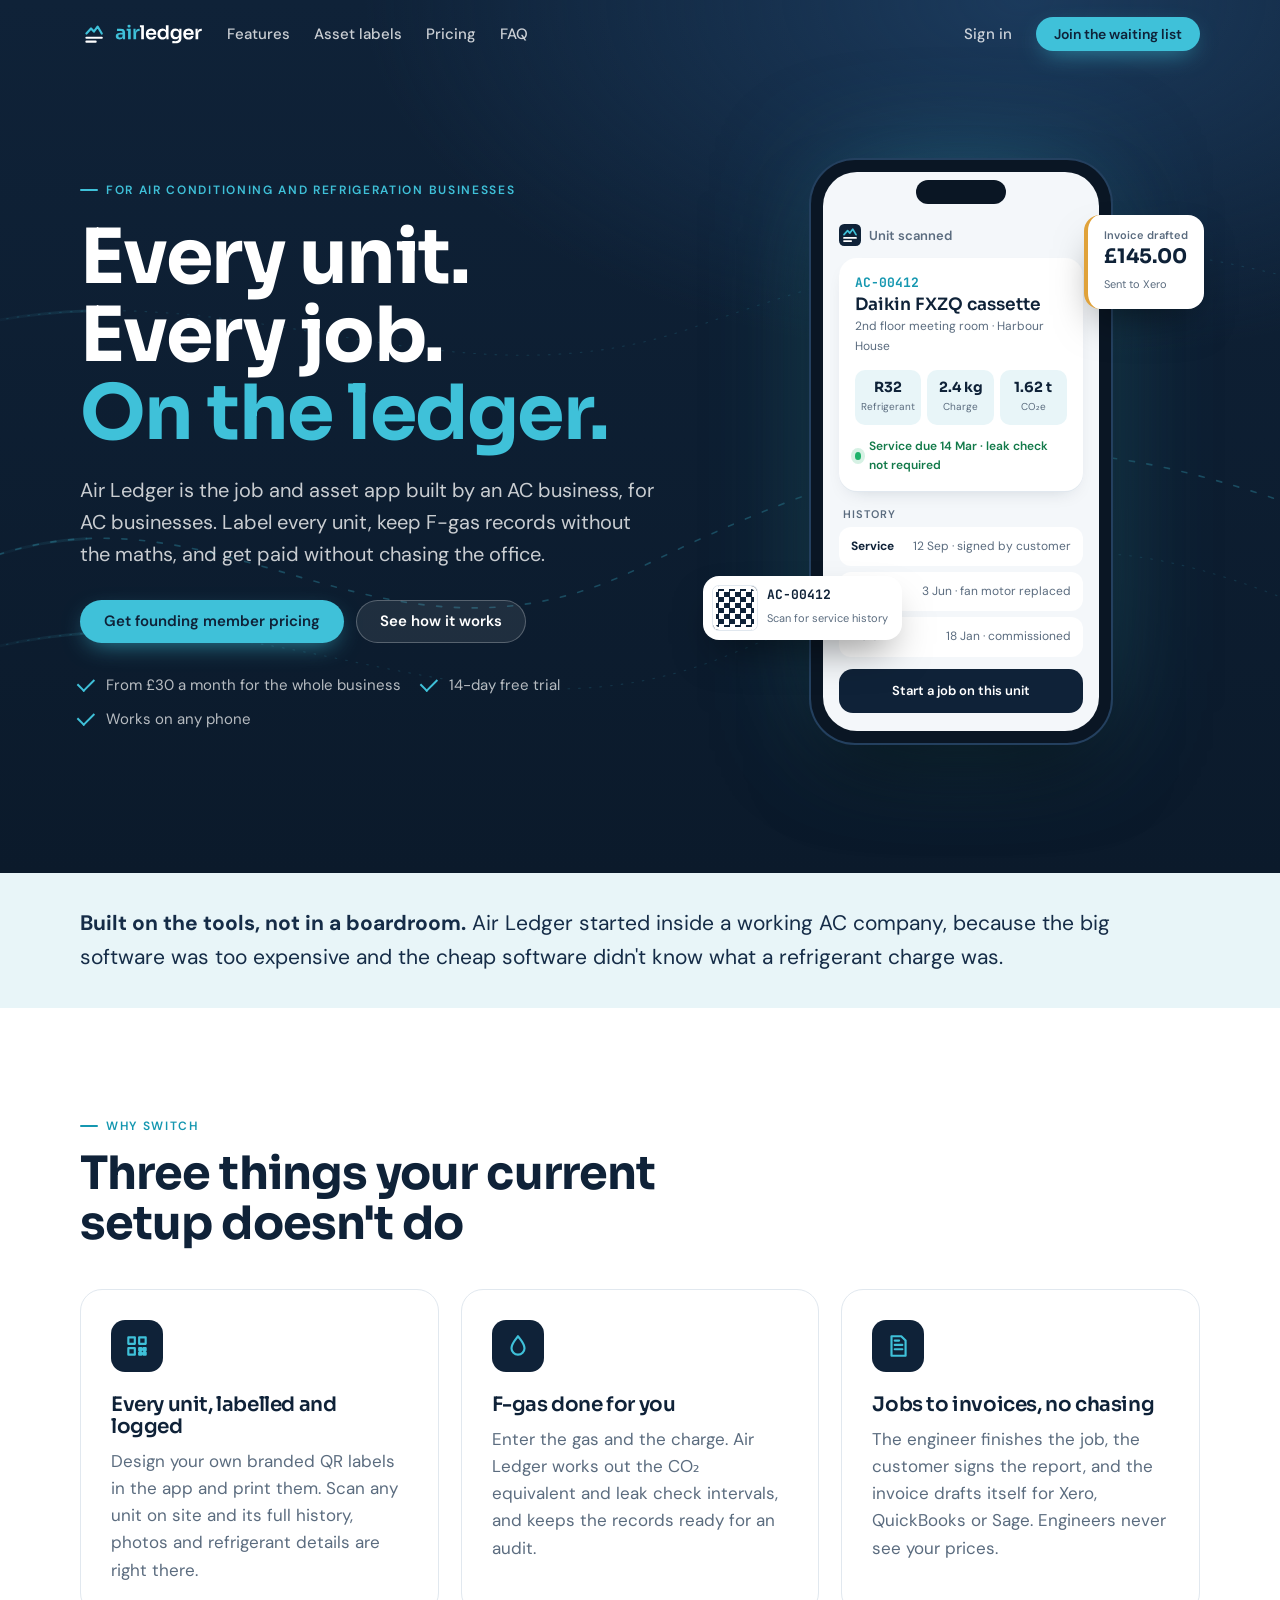
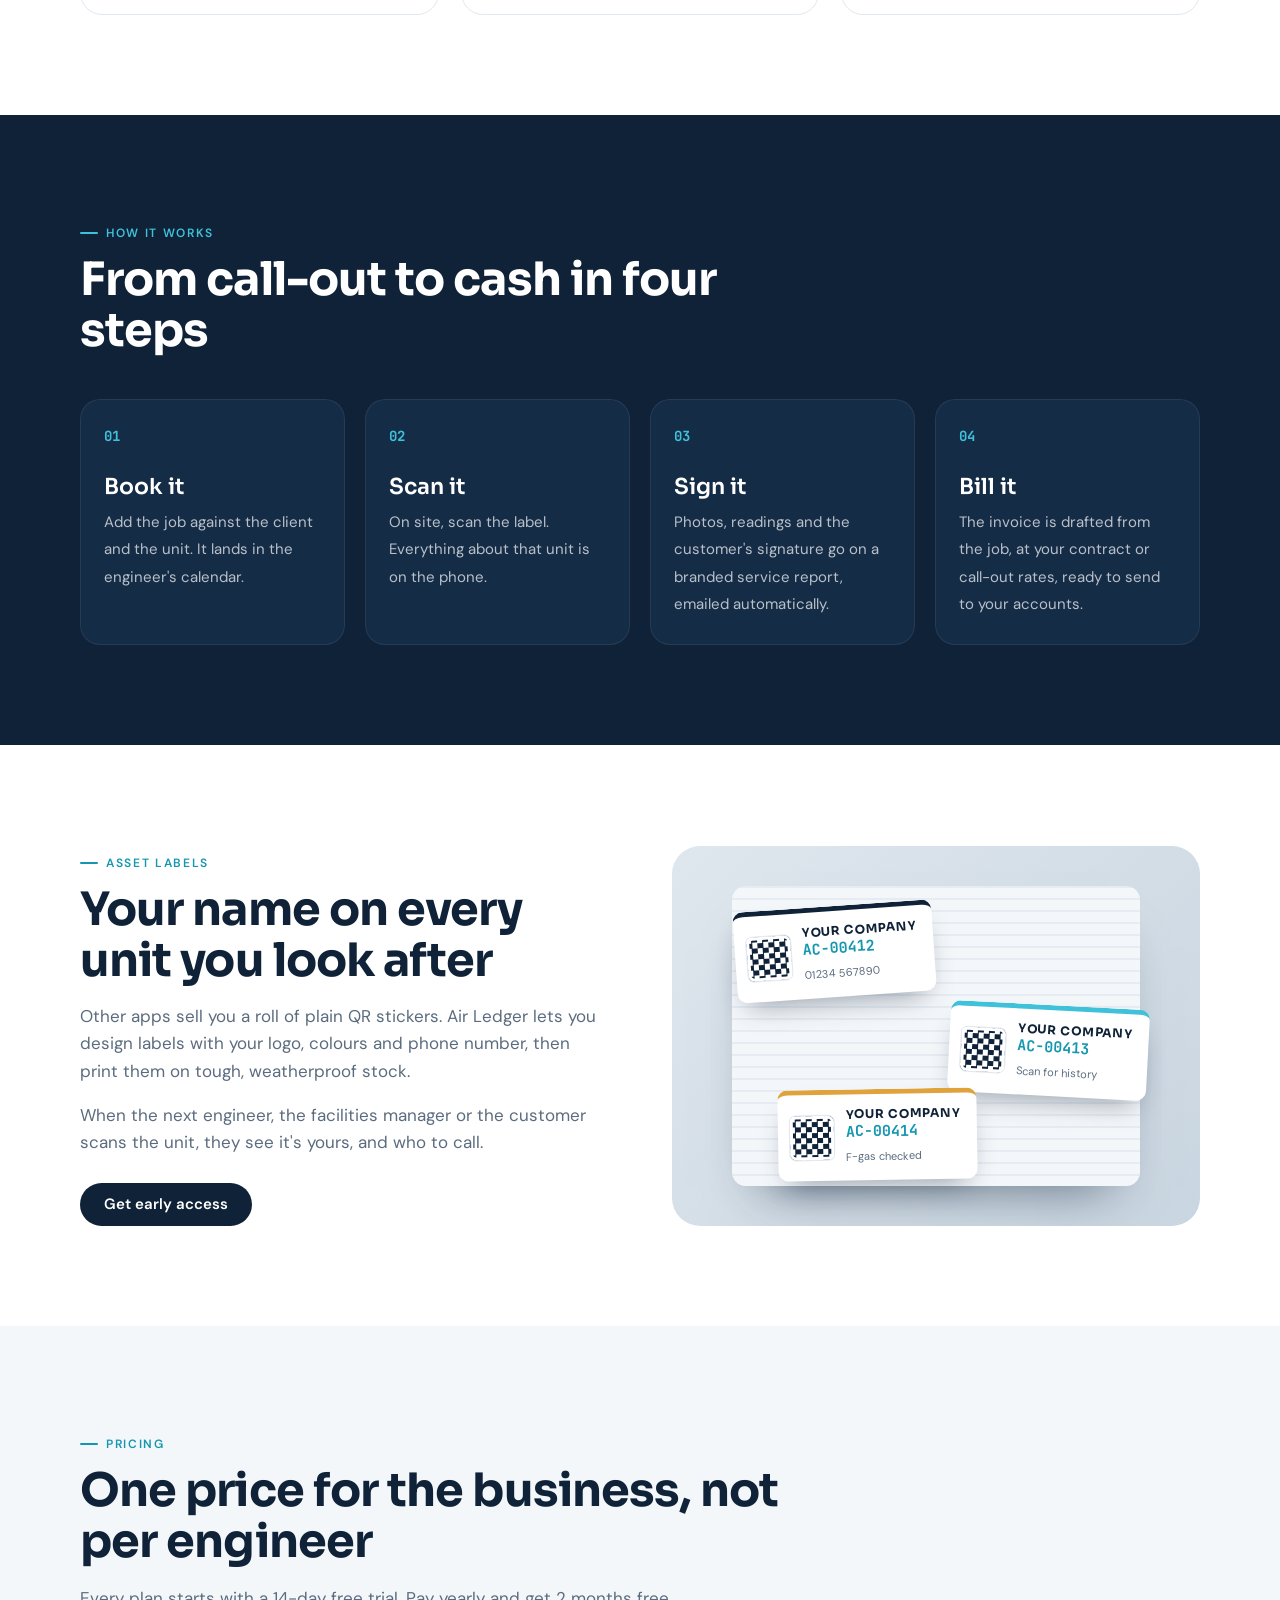
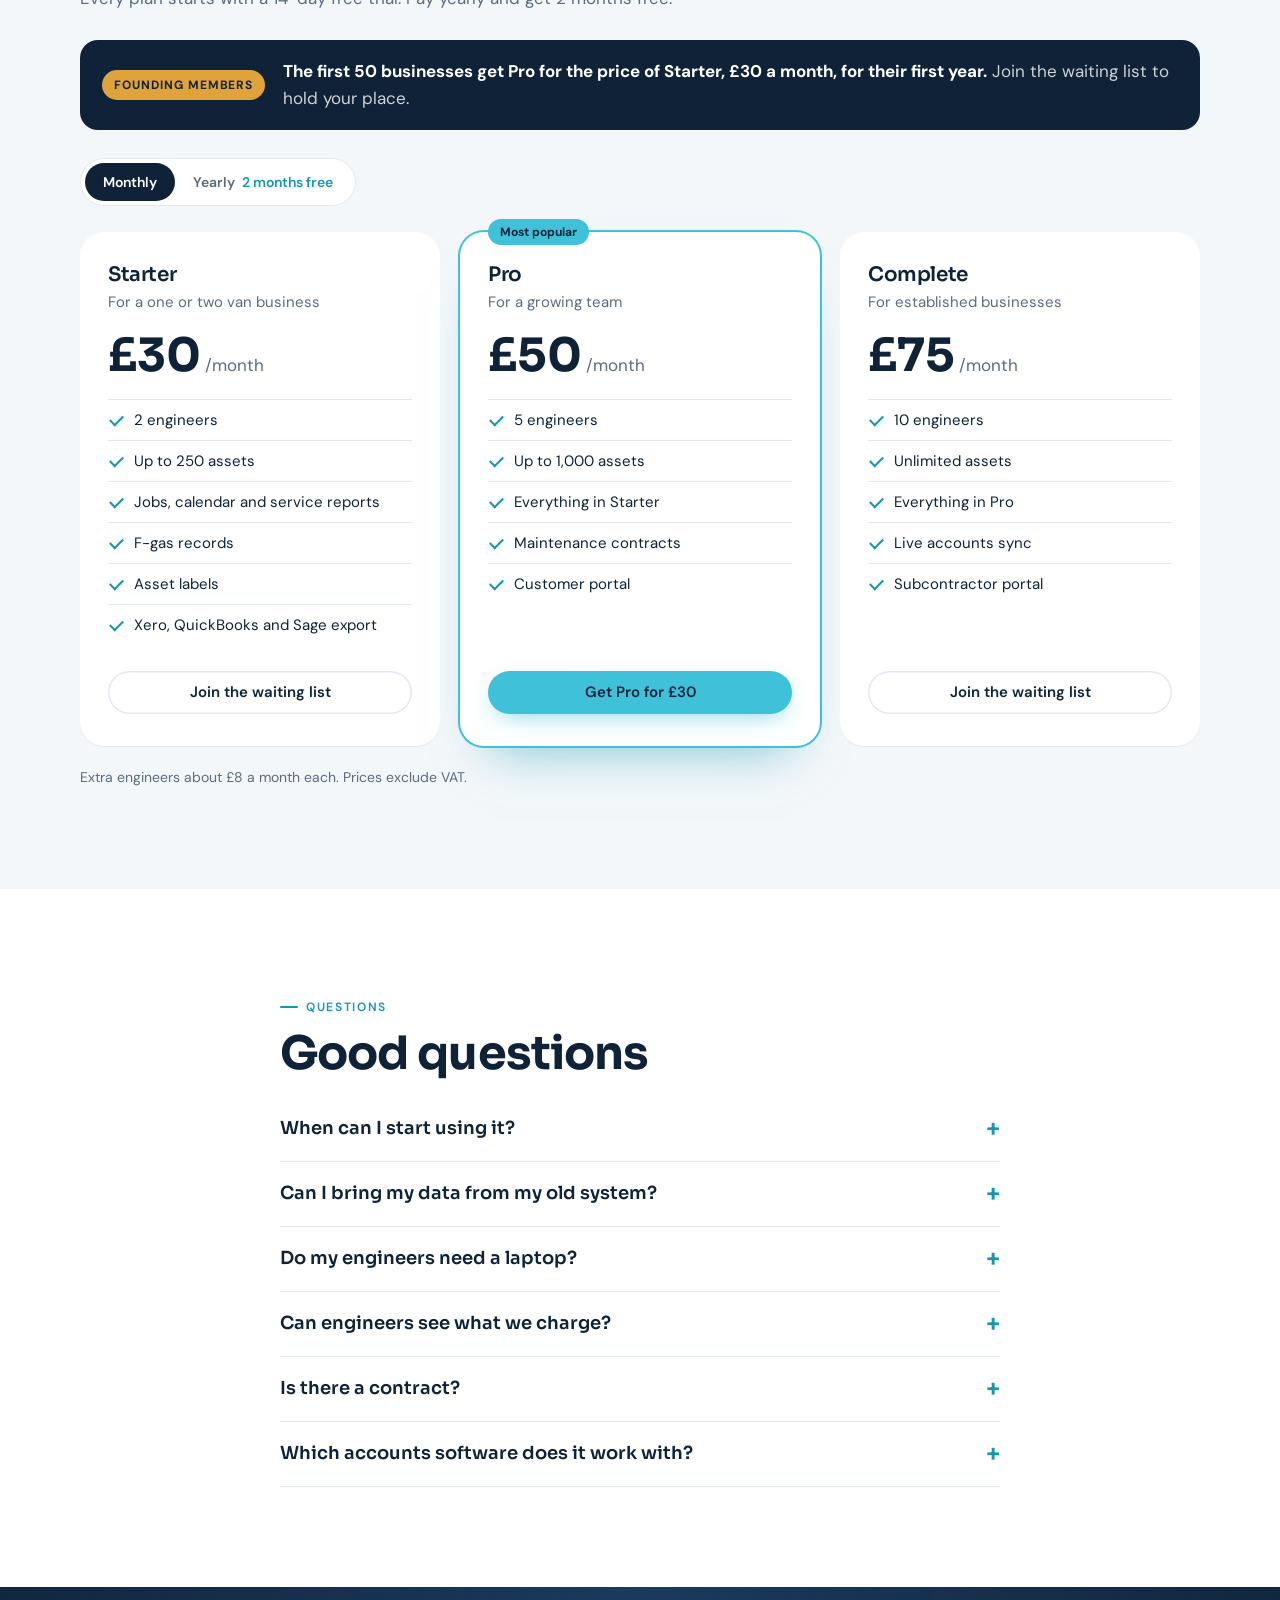
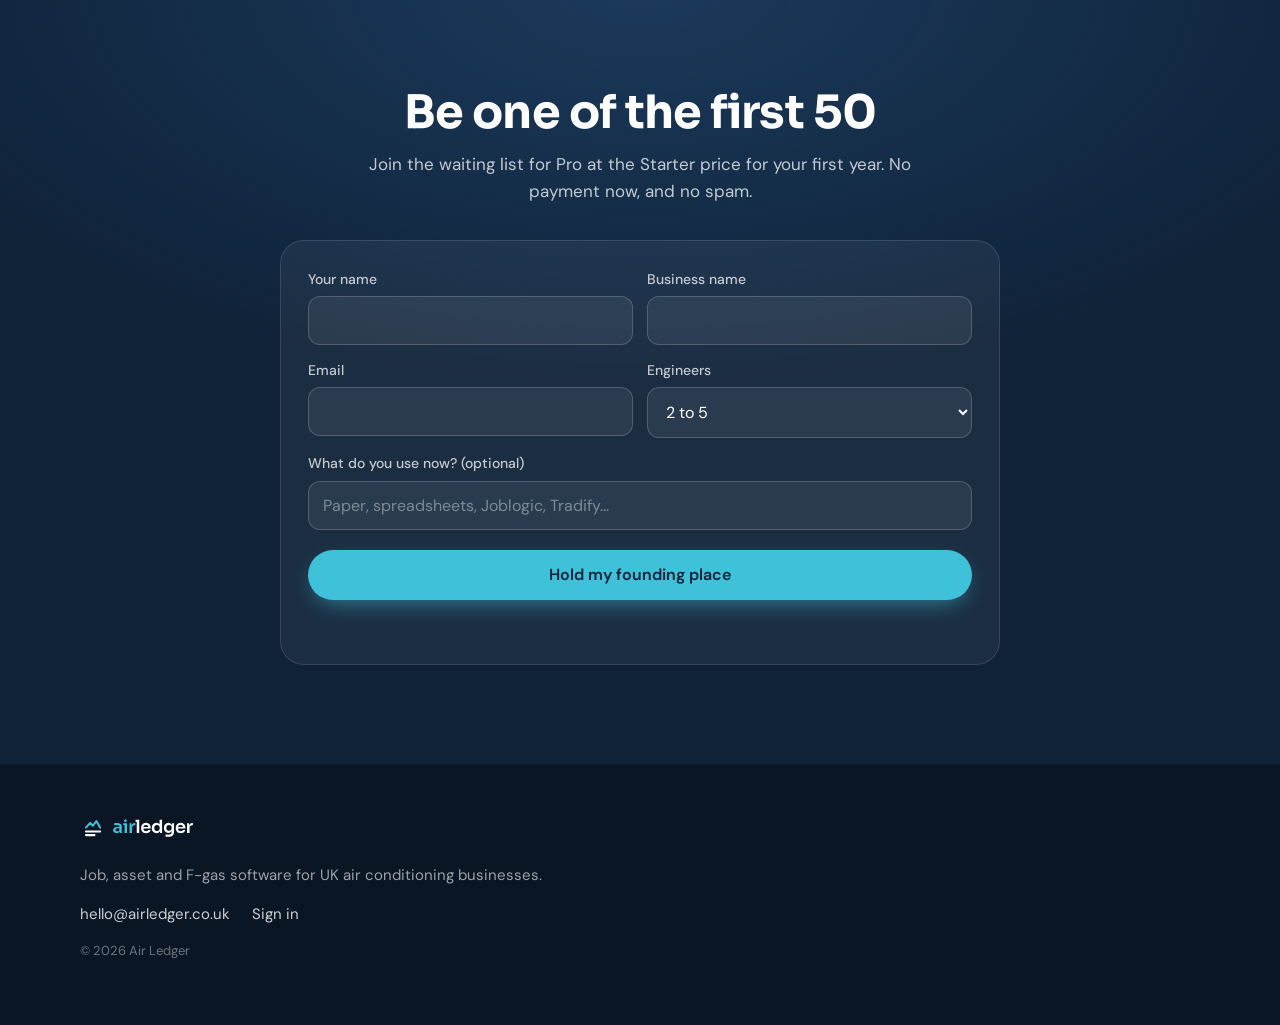
==== commit b51c6ed7: "Say businesses, not firms Co-Authored-By: Claude Opus 5.5 <noreply@anthropic.com> Claude-Session: ht" ====
--- a/index.html
+++ b/index.html
@@ -50,7 +50,7 @@
   </svg>
   <div class="wrap hero-grid">
     <div>
-      <span class="eyebrow">For air conditioning and refrigeration firms</span>
+      <span class="eyebrow">For air conditioning and refrigeration businesses</span>
       <h1>Every unit.<br>Every job.<br><span class="hl">On the ledger.</span></h1>
       <p class="lede">Air Ledger is the job and asset app built by an AC business, for AC businesses. Label every unit, keep F-gas records without the maths, and get paid without chasing the office.</p>
       <div class="ctas">
@@ -209,7 +209,7 @@
       </article>
       <article class="plan">
         <h3>Complete</h3>
-        <p class="for">For established firms</p>
+        <p class="for">For established businesses</p>
         <div class="price" data-m="75" data-y="750"><span class="amt">£75</span><span class="per">/month</span></div>
         <ul>
           <li>10 engineers</li>
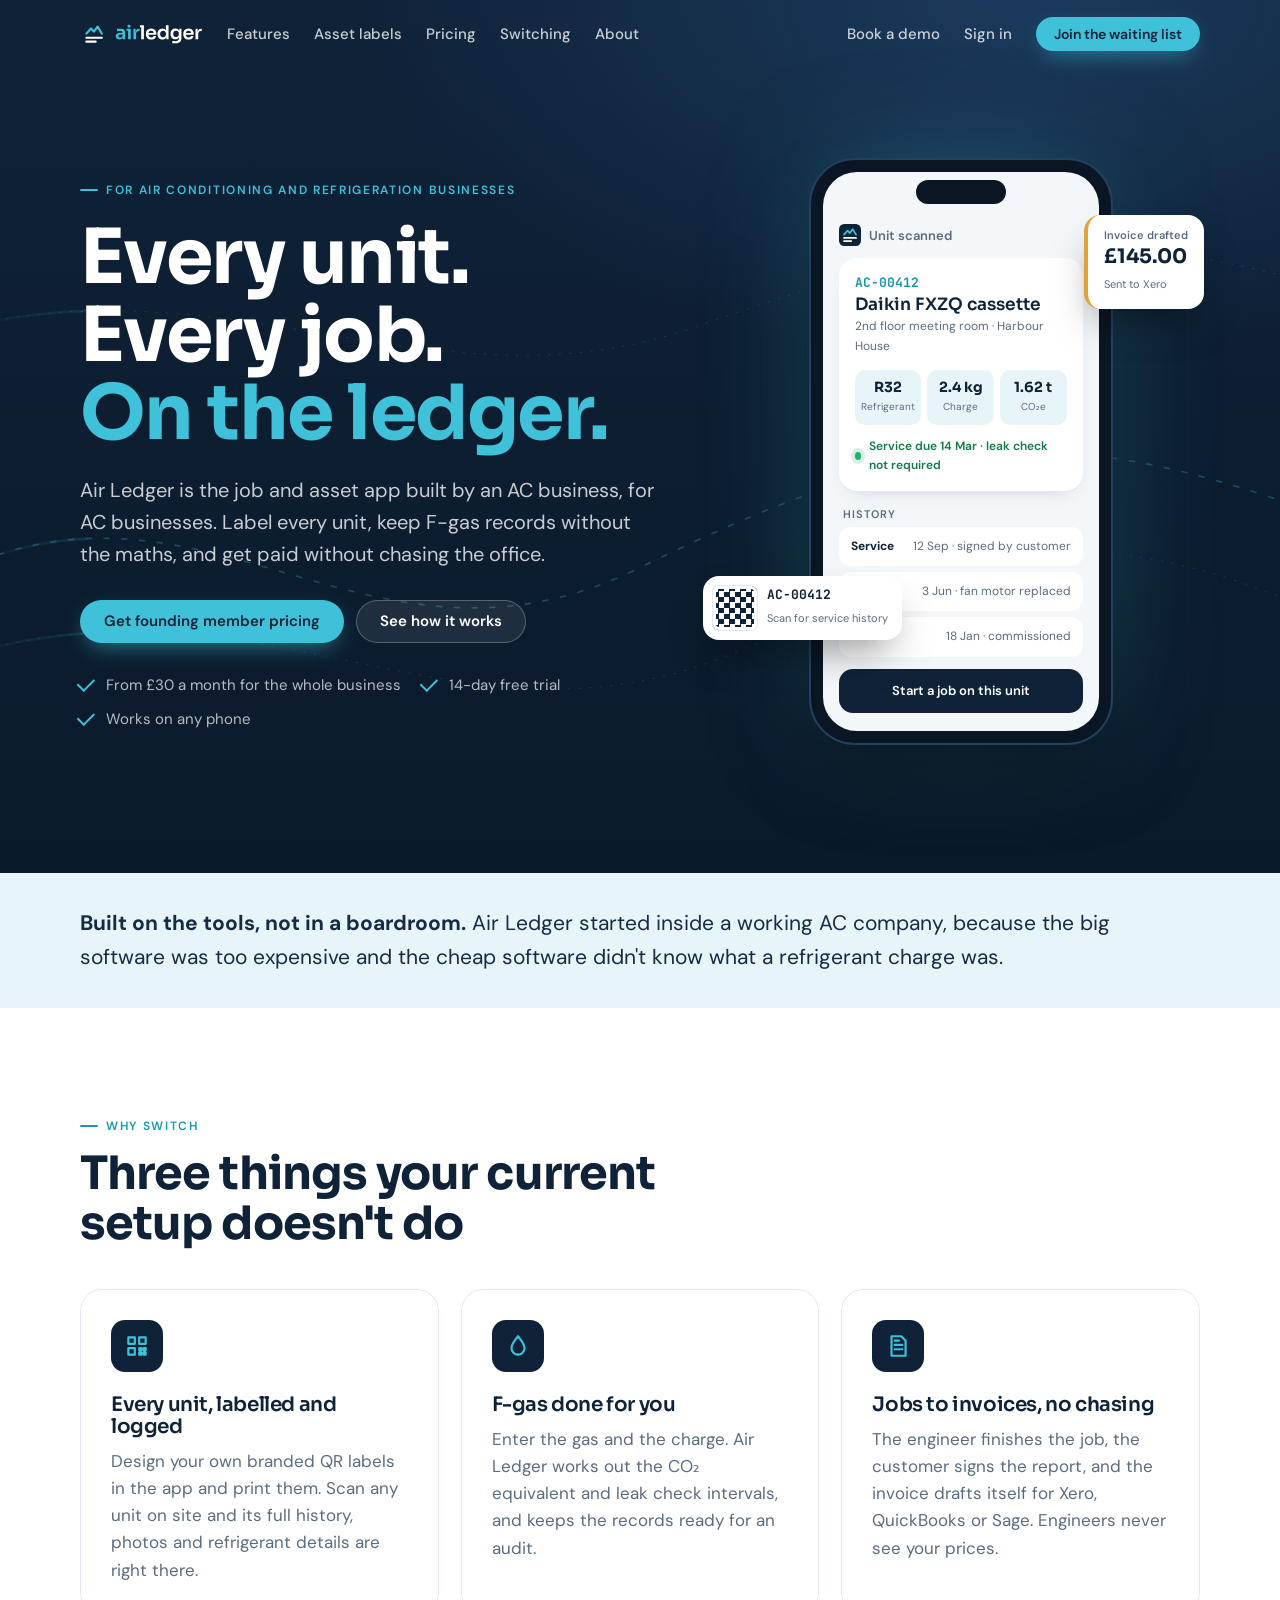
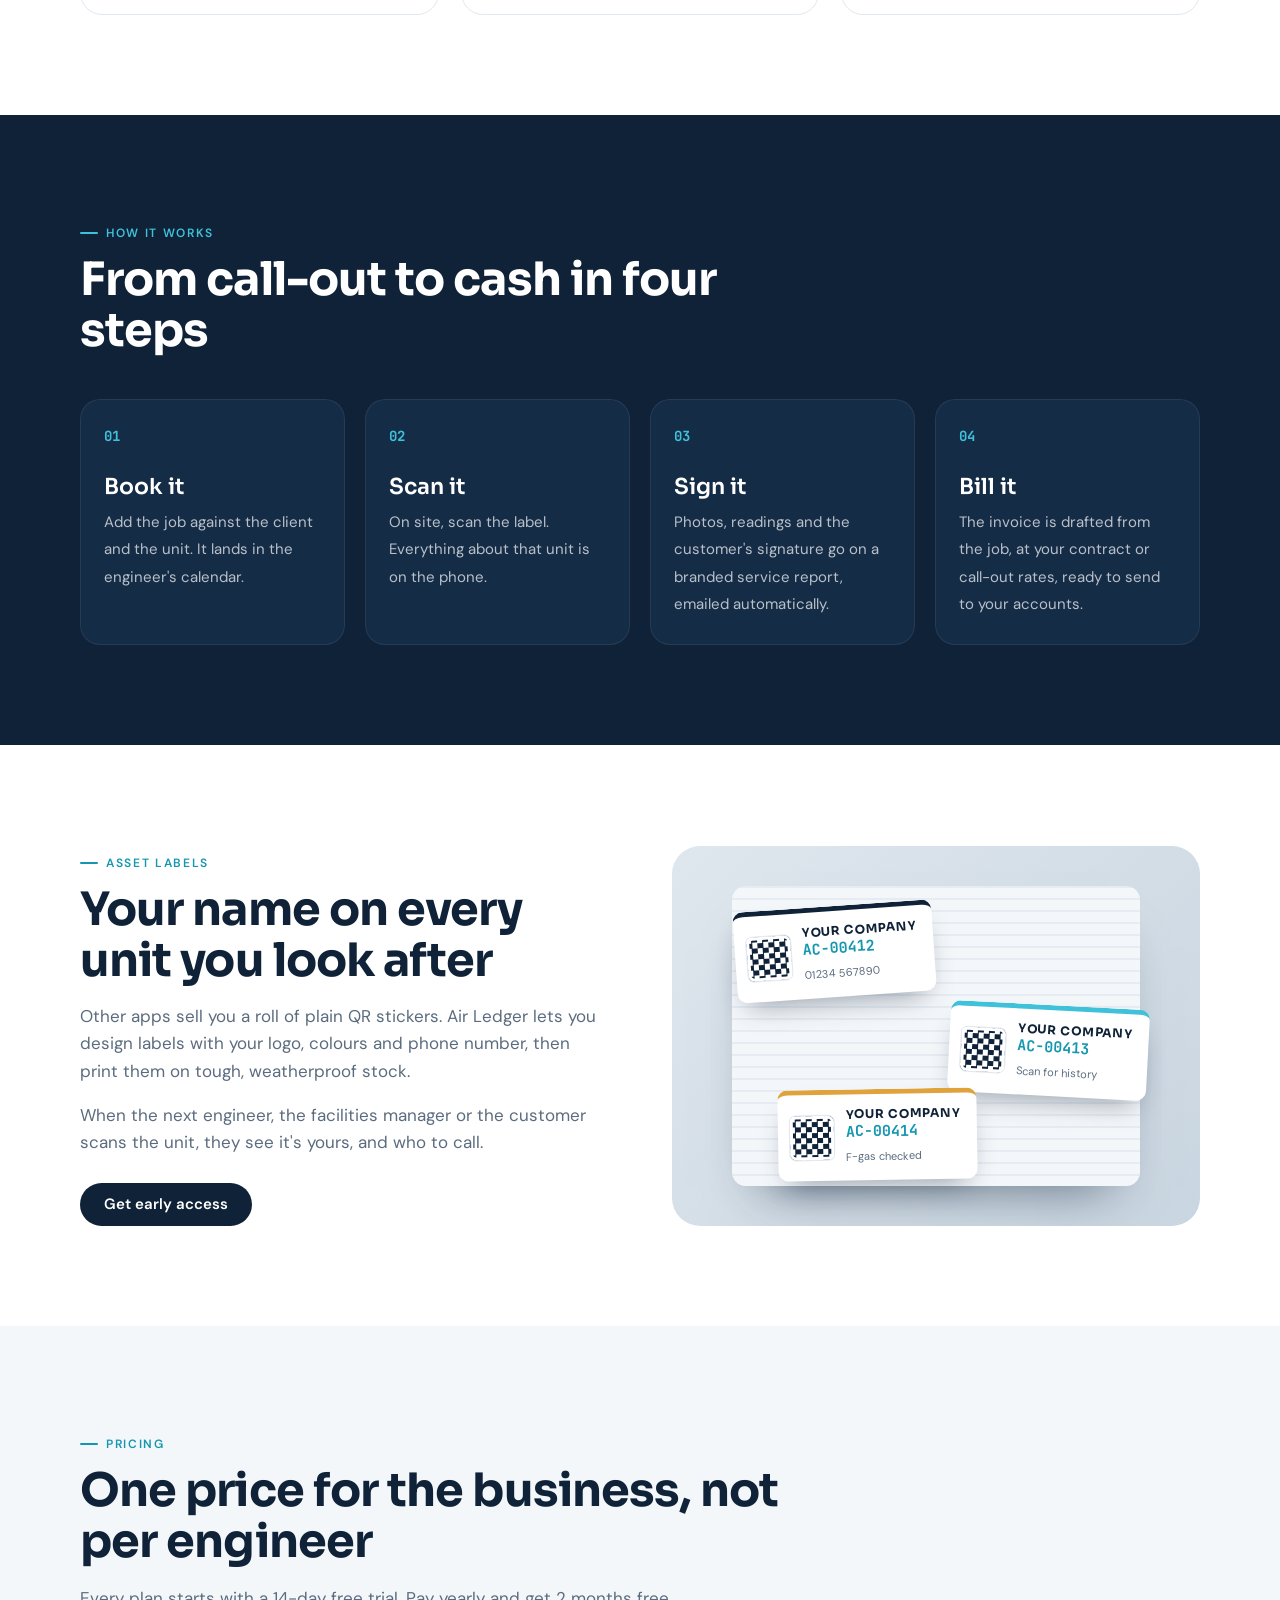
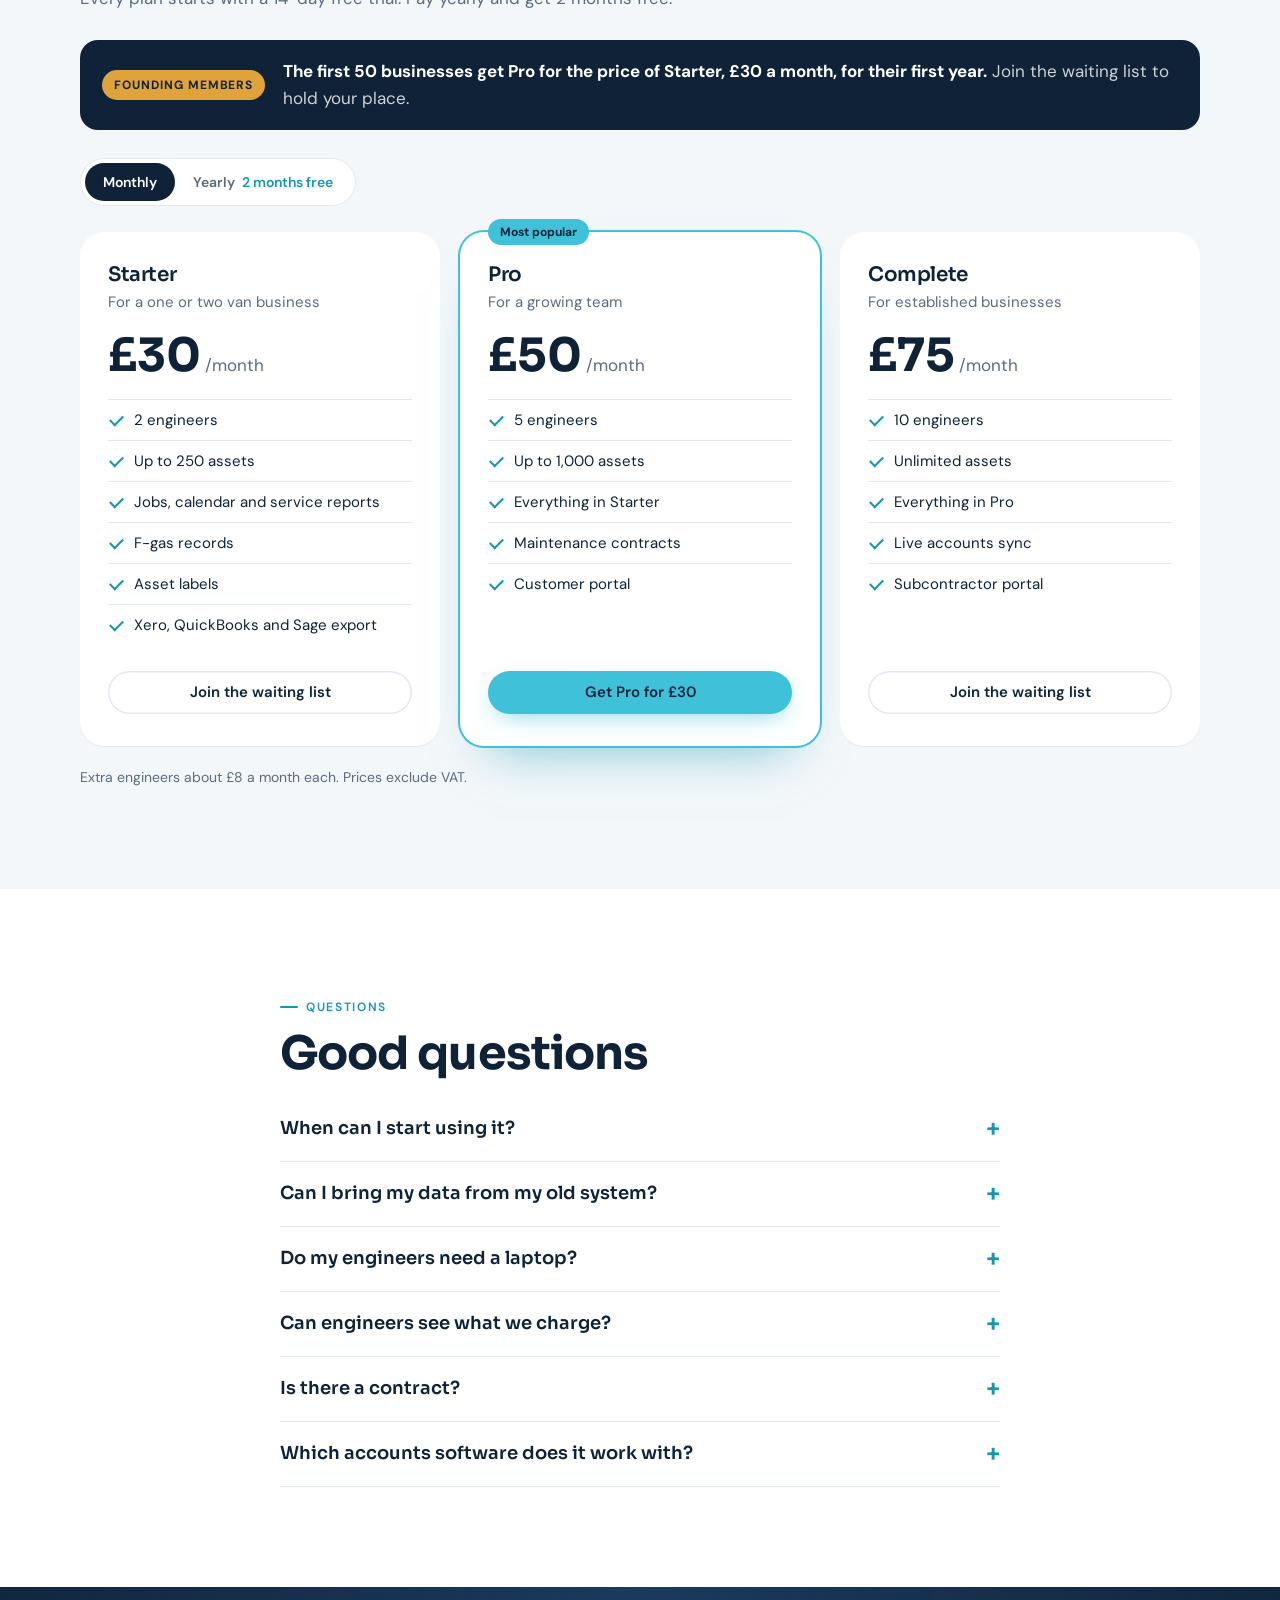
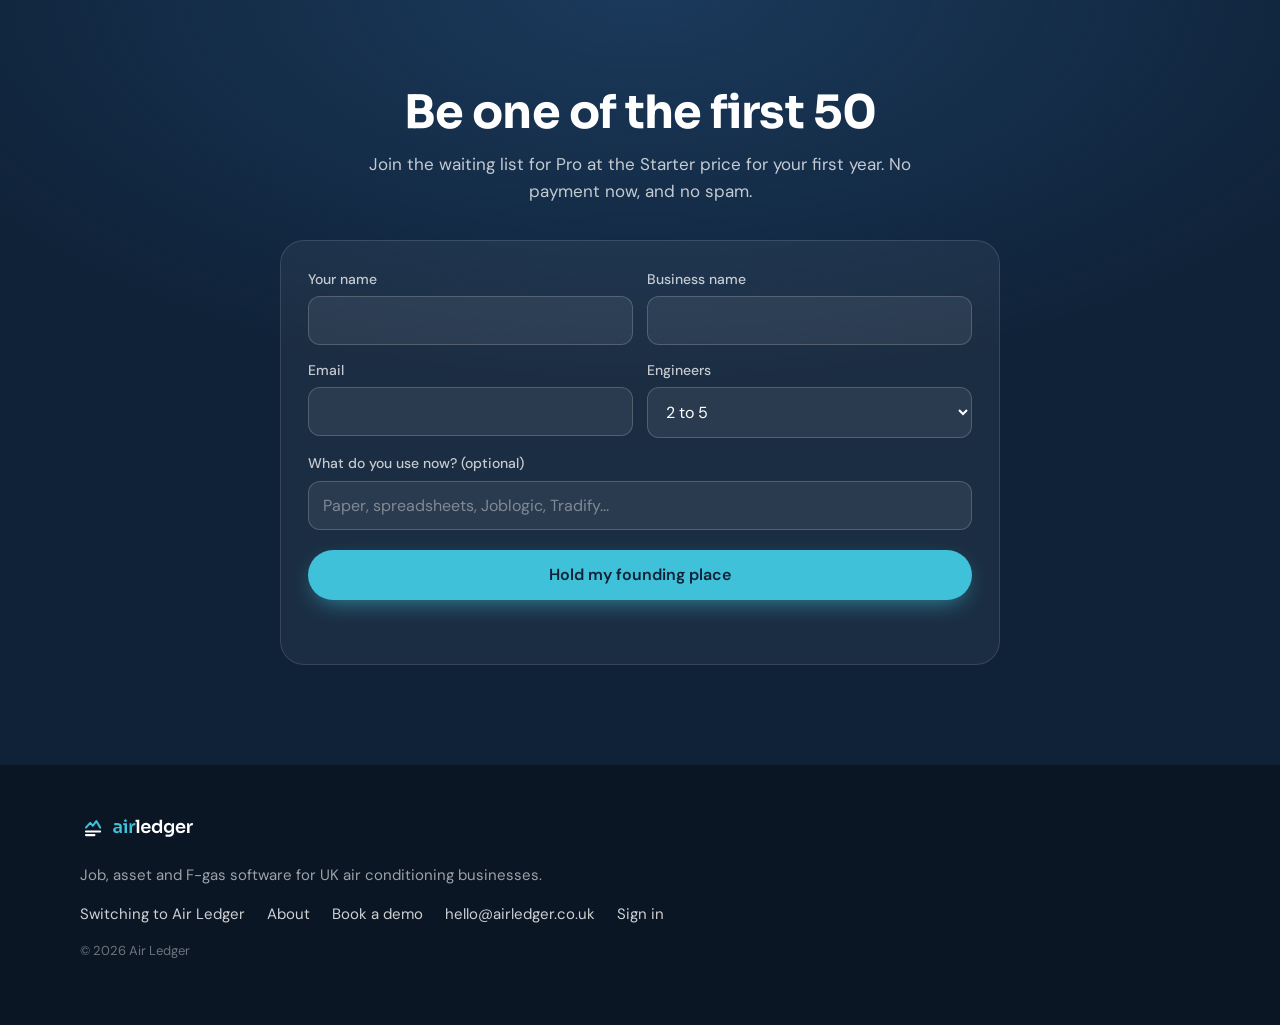
==== commit b5cd5602: "Website stage 2: Switching, About and Book a demo pages Adds the three pages, links them from the na" ====
--- a/index.html
+++ b/index.html
@@ -27,9 +27,11 @@
       <a href="#features">Features</a>
       <a href="#labels">Asset labels</a>
       <a href="#pricing">Pricing</a>
-      <a href="#faq">FAQ</a>
+      <a href="switching.html">Switching</a>
+      <a href="about.html">About</a>
     </nav>
     <span class="sp"></span>
+    <a class="signin" href="demo.html">Book a demo</a>
     <a class="signin" href="https://app.airledger.co.uk">Sign in</a>
     <a class="btn pri sm" href="#join">Join the waiting list</a>
   </div>
@@ -269,7 +271,7 @@
   <div class="wrap">
     <img src="img/airledger-logo-reverse.svg" alt="Air Ledger" width="130" height="26">
     <p>Job, asset and F-gas software for UK air conditioning businesses.</p>
-    <p class="fl"><a href="mailto:hello@airledger.co.uk">hello@airledger.co.uk</a><a href="https://app.airledger.co.uk">Sign in</a></p>
+    <p class="fl"><a href="switching.html">Switching to Air Ledger</a><a href="about.html">About</a><a href="demo.html">Book a demo</a><a href="mailto:hello@airledger.co.uk">hello@airledger.co.uk</a><a href="https://app.airledger.co.uk">Sign in</a></p>
     <p class="cr">© 2026 Air Ledger</p>
   </div>
 </footer>
--- a/styles.css
+++ b/styles.css
@@ -208,3 +208,28 @@
   *{animation:none!important;transition:none!important}
   .rv{opacity:1;transform:none}
 }
+
+/* sub pages */
+.page-hero{background:radial-gradient(900px 500px at 80% 0%,#1B3A5C 0%,rgba(27,58,92,0) 60%),linear-gradient(180deg,#0F2238,#0B1A2B);color:#fff;padding:140px 0 80px}
+.page-hero h1{font-size:clamp(36px,5vw,58px);line-height:1.05;margin:18px 0 18px}
+.reasons.four{grid-template-columns:repeat(2,1fr)}
+.reasons.four .reason h3{margin-bottom:10px}
+.cmp{width:100%;border-collapse:collapse;margin:24px 0 8px;font-size:16px}
+.cmp th,.cmp td{text-align:left;padding:14px 16px;border-bottom:1px solid var(--line)}
+.cmp th{font:600 13px var(--fb);letter-spacing:.08em;text-transform:uppercase;color:var(--slate)}
+.cmp td:last-child,.cmp th:last-child{text-align:right;white-space:nowrap}
+.cmp tr.us td{font-weight:600;background:var(--frost)}
+.cmp tr.us td:last-child{color:var(--ink)}
+.ctas.dark{margin-top:20px}
+.prose h2{font-size:clamp(26px,3vw,34px);margin:40px 0 14px}
+.prose h2:first-child{margin-top:0}
+.prose p{color:var(--navy2);margin:0 0 16px}
+.prose a{color:var(--ink)}
+.beliefs{list-style:none;padding:0;margin:0}
+.beliefs li{padding:14px 0 14px 28px;border-top:1px solid var(--line);position:relative;color:var(--slate)}
+.beliefs li::before{content:"";position:absolute;left:2px;top:23px;width:12px;height:7px;border-left:2px solid var(--ink);border-bottom:2px solid var(--ink);transform:rotate(-45deg)}
+.beliefs b{color:var(--navy)}
+.page-join{padding-top:140px}
+.page-join .eyebrow{margin-bottom:6px}
+.foot .fl{flex-wrap:wrap;gap:10px 22px}
+@media (max-width:960px){.reasons.four{grid-template-columns:1fr}}
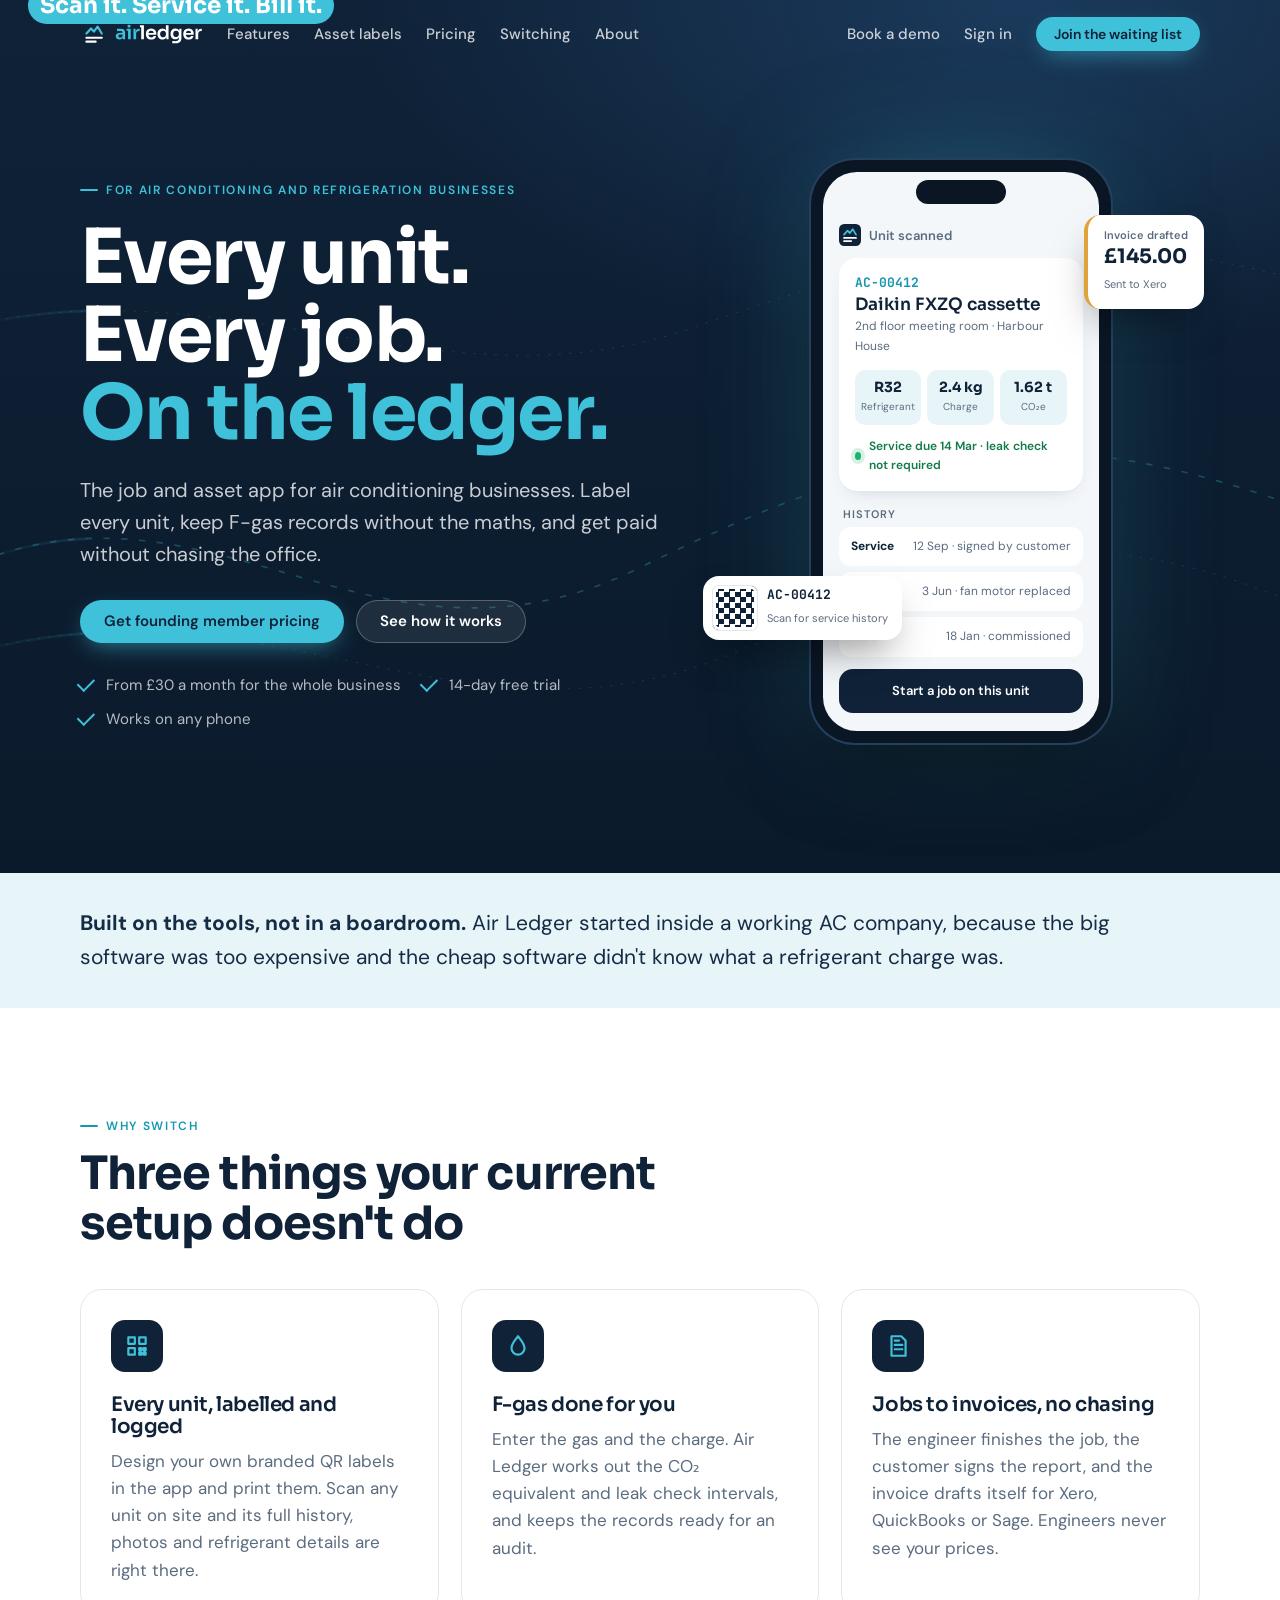
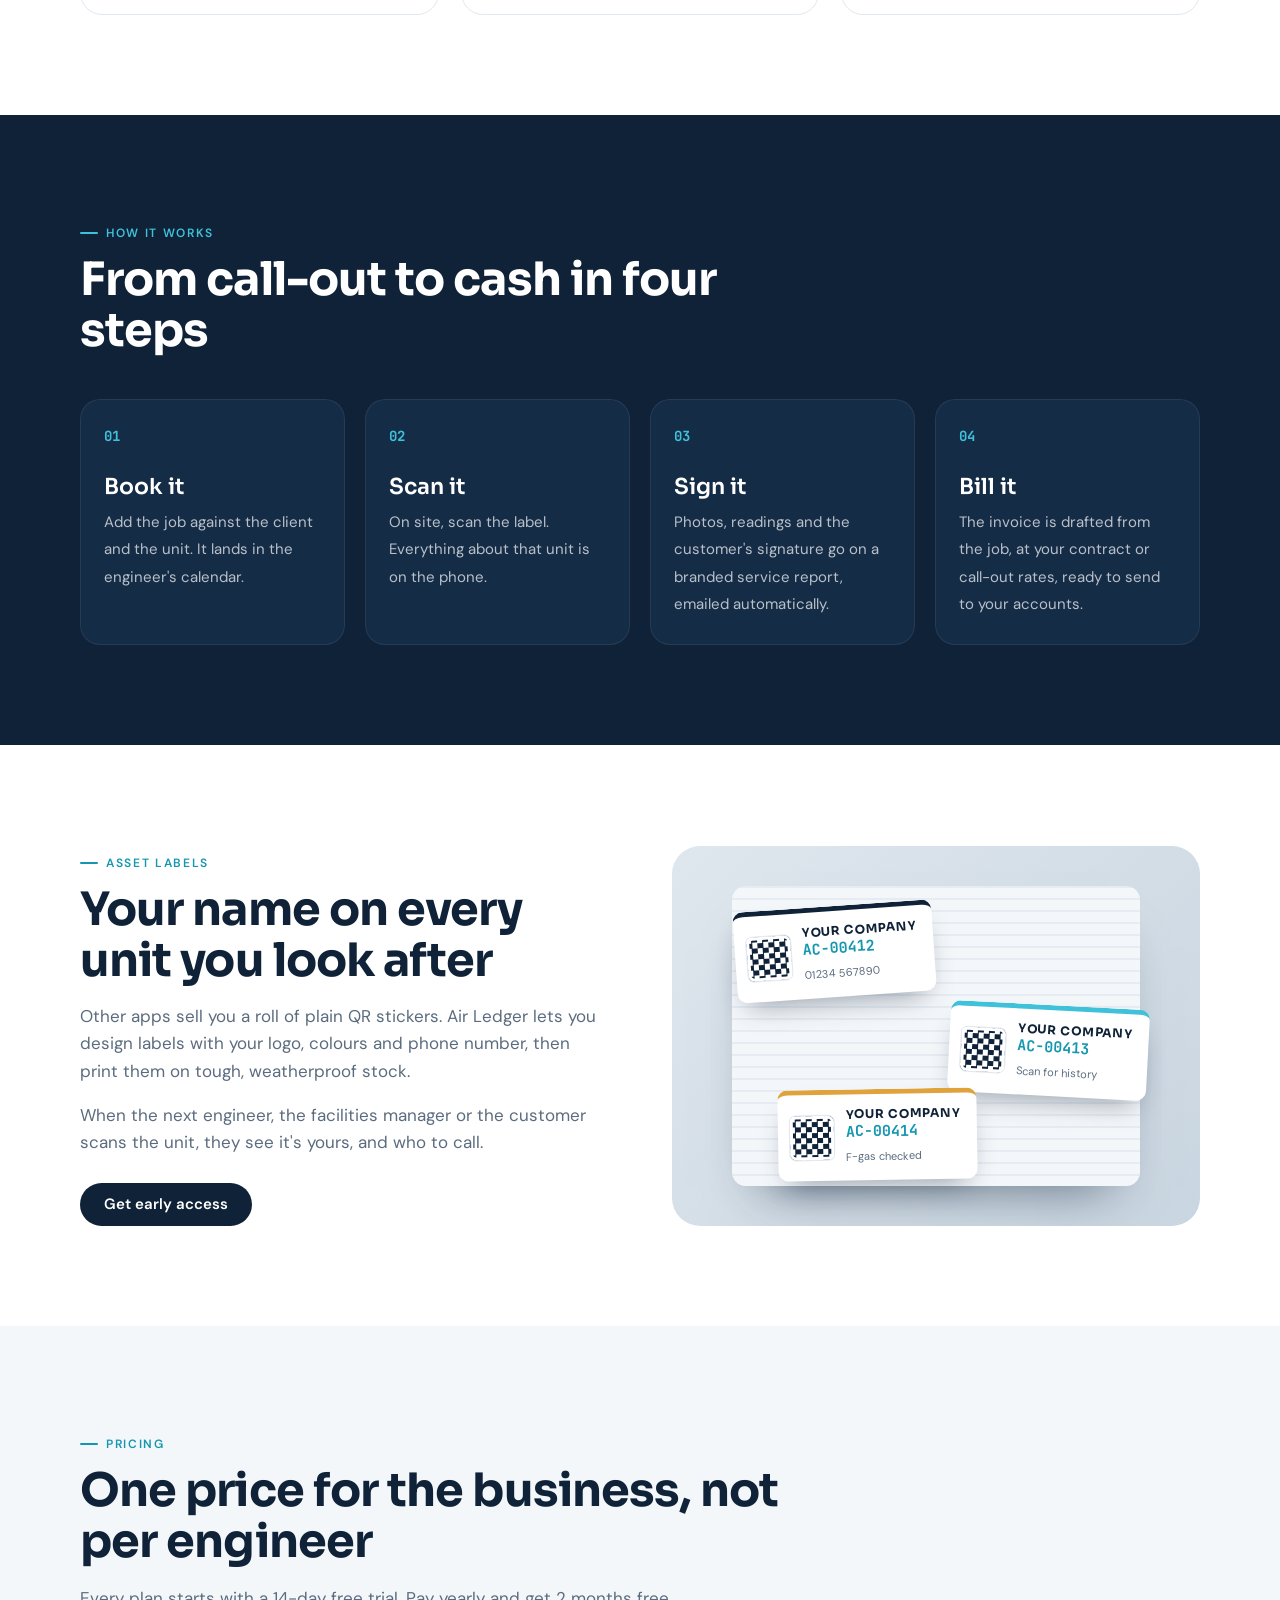
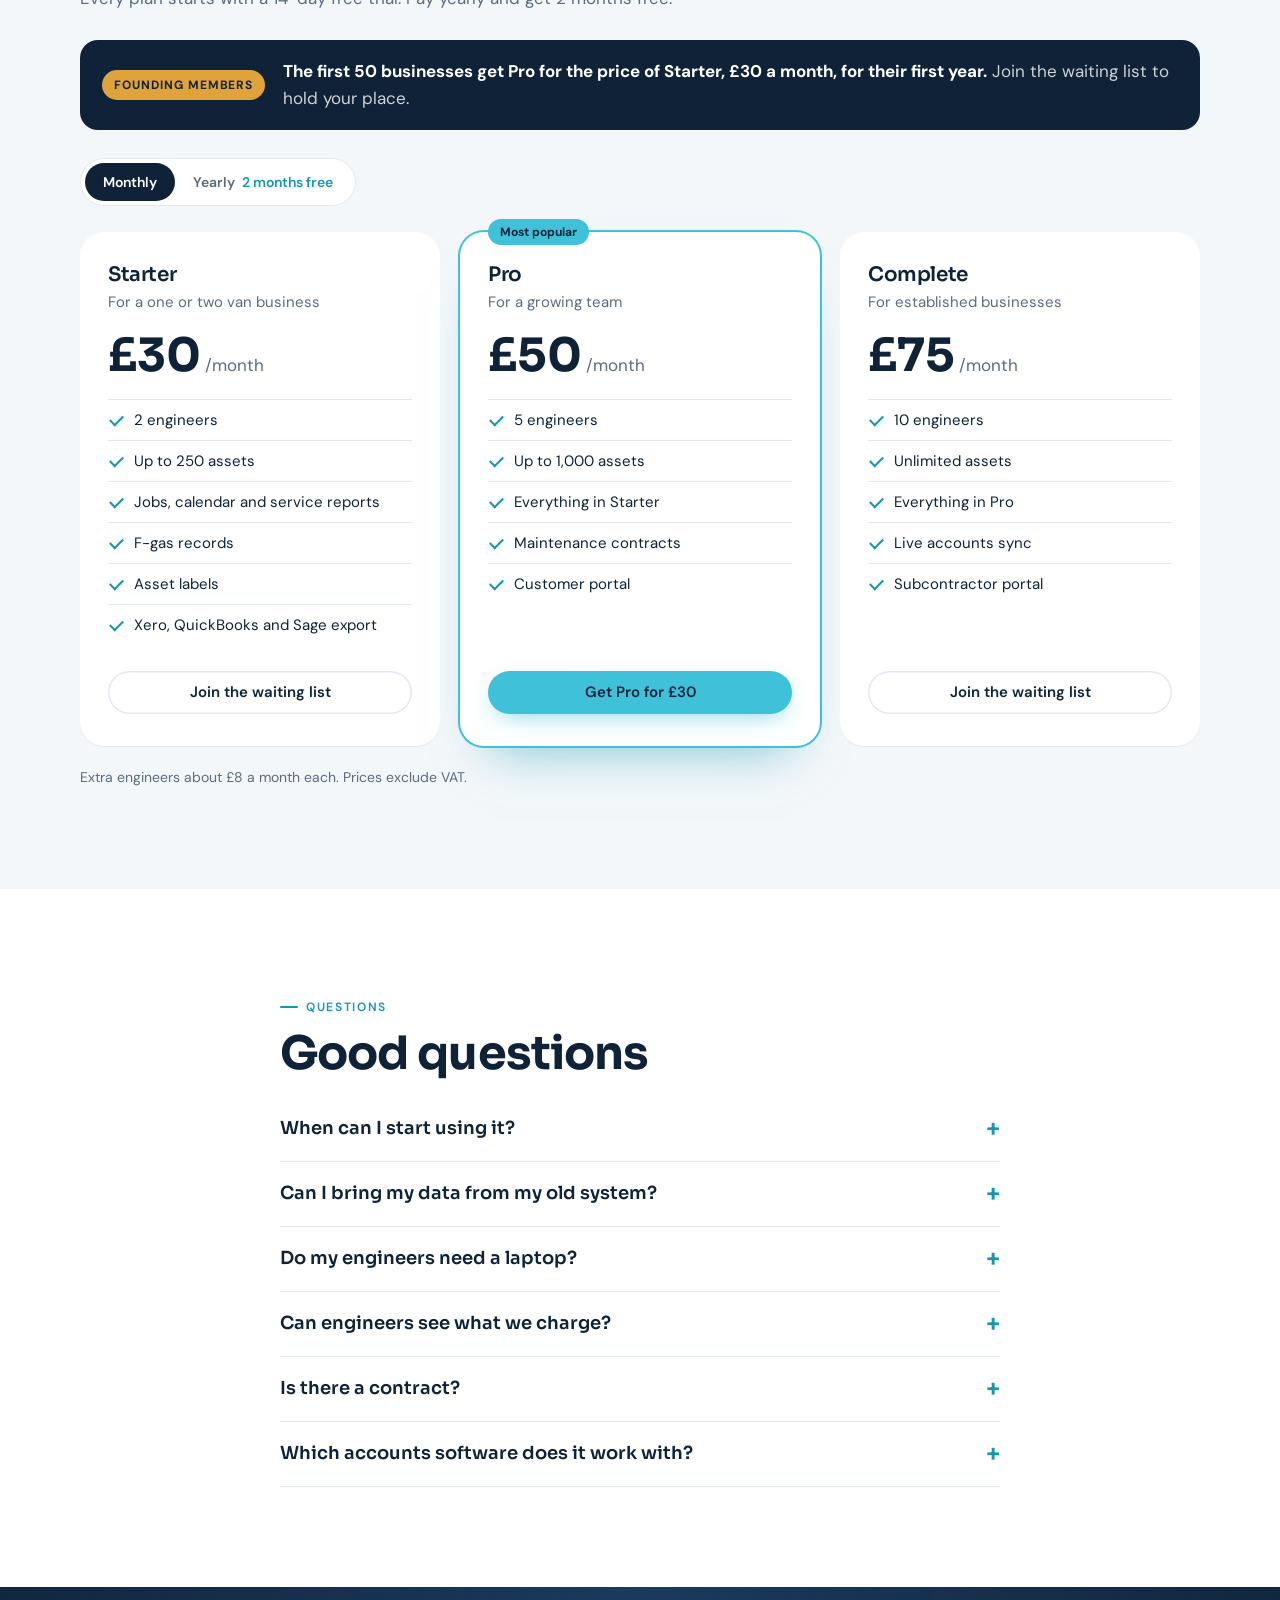
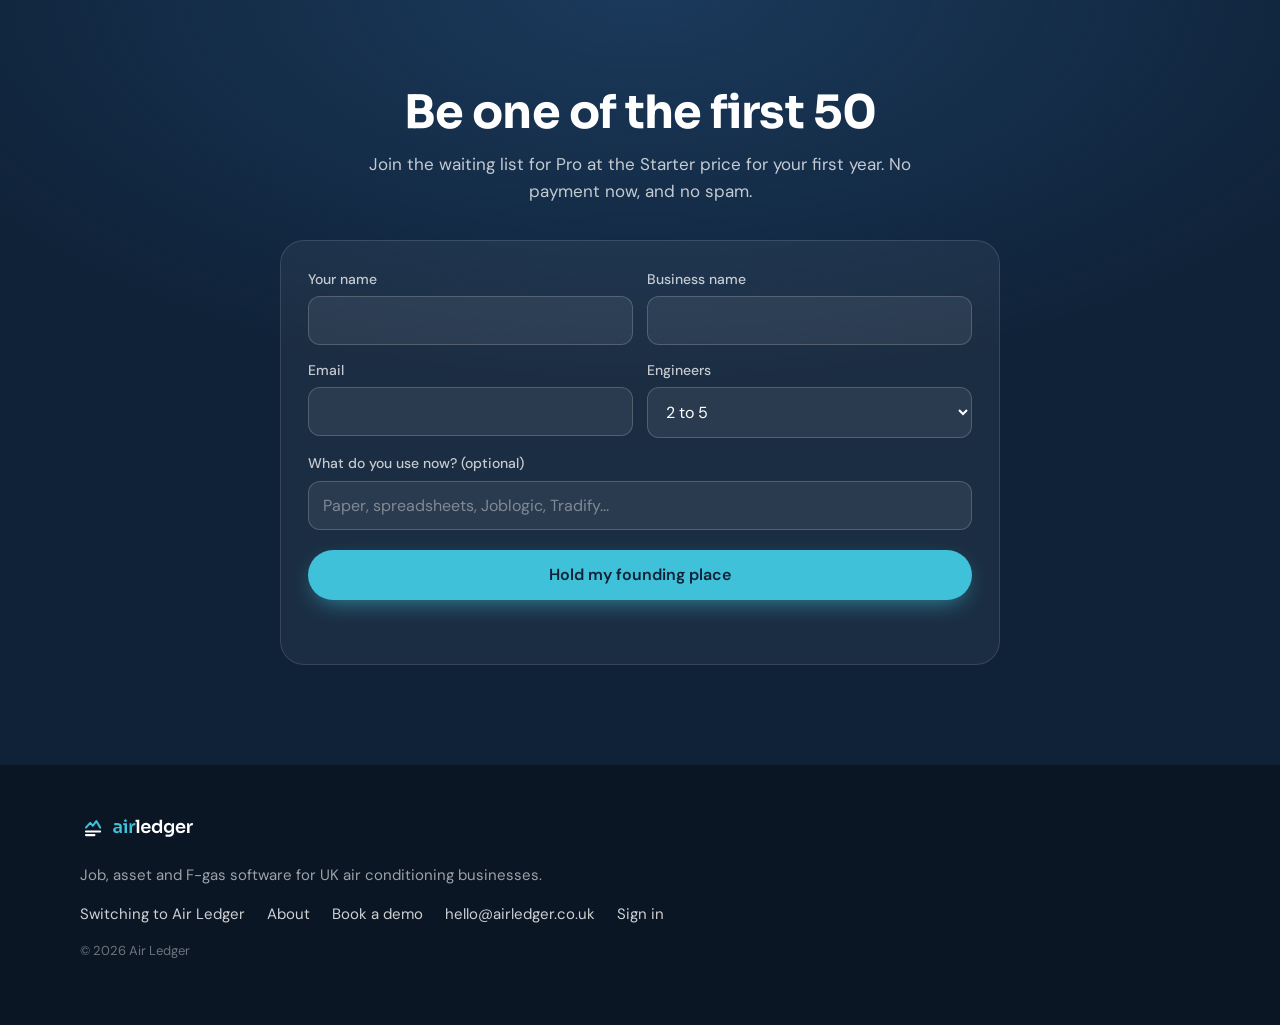
==== commit 5e86cdc1: "Swap the wordy 'built by an AC business' line for 'Scan it. Service it. Bill it.' Co-Authored-By: Cl" ====
--- a/index.html
+++ b/index.html
@@ -4,9 +4,9 @@
 <meta charset="utf-8">
 <meta name="viewport" content="width=device-width,initial-scale=1">
 <title>Air Ledger | Job and asset software for air conditioning businesses</title>
-<meta name="description" content="Air Ledger is the job, asset and F-gas app built by an air conditioning business, for air conditioning businesses. Branded QR asset labels, automatic F-gas records and invoices that draft themselves. From £30 a month for the whole business.">
+<meta name="description" content="Air Ledger is the job, asset and F-gas app for air conditioning businesses. Scan it. Service it. Bill it. Branded QR asset labels, automatic F-gas records and invoices that draft themselves. From £30 a month for the whole business.">
 <link rel="canonical" href="https://airledger.co.uk/">
-<meta property="og:title" content="Air Ledger | Built by an AC business, for AC businesses">
+<meta property="og:title" content="Air Ledger | Scan it. Service it. Bill it.">
 <meta property="og:description" content="Asset labels, F-gas records, jobs and invoices in one simple app. From £30 a month for the whole business.">
 <meta property="og:image" content="https://airledger.co.uk/img/og.png">
 <meta property="og:url" content="https://airledger.co.uk/">
@@ -54,7 +54,7 @@
     <div>
       <span class="eyebrow">For air conditioning and refrigeration businesses</span>
       <h1>Every unit.<br>Every job.<br><span class="hl">On the ledger.</span></h1>
-      <p class="lede">Air Ledger is the job and asset app built by an AC business, for AC businesses. Label every unit, keep F-gas records without the maths, and get paid without chasing the office.</p>
+      <p class="lede"><strong class="tag">Scan it. Service it. Bill it.</strong> The job and asset app for air conditioning businesses. Label every unit, keep F-gas records without the maths, and get paid without chasing the office.</p>
       <div class="ctas">
         <a class="btn pri" href="#join">Get founding member pricing</a>
         <a class="btn ghost" href="#features">See how it works</a>
--- a/styles.css
+++ b/styles.css
@@ -233,3 +233,4 @@
 .page-join .eyebrow{margin-bottom:6px}
 .foot .fl{flex-wrap:wrap;gap:10px 22px}
 @media (max-width:960px){.reasons.four{grid-template-columns:1fr}}
+.lede .tag{display:block;color:#fff;font-family:var(--fd);font-size:1.15em;margin-bottom:6px}
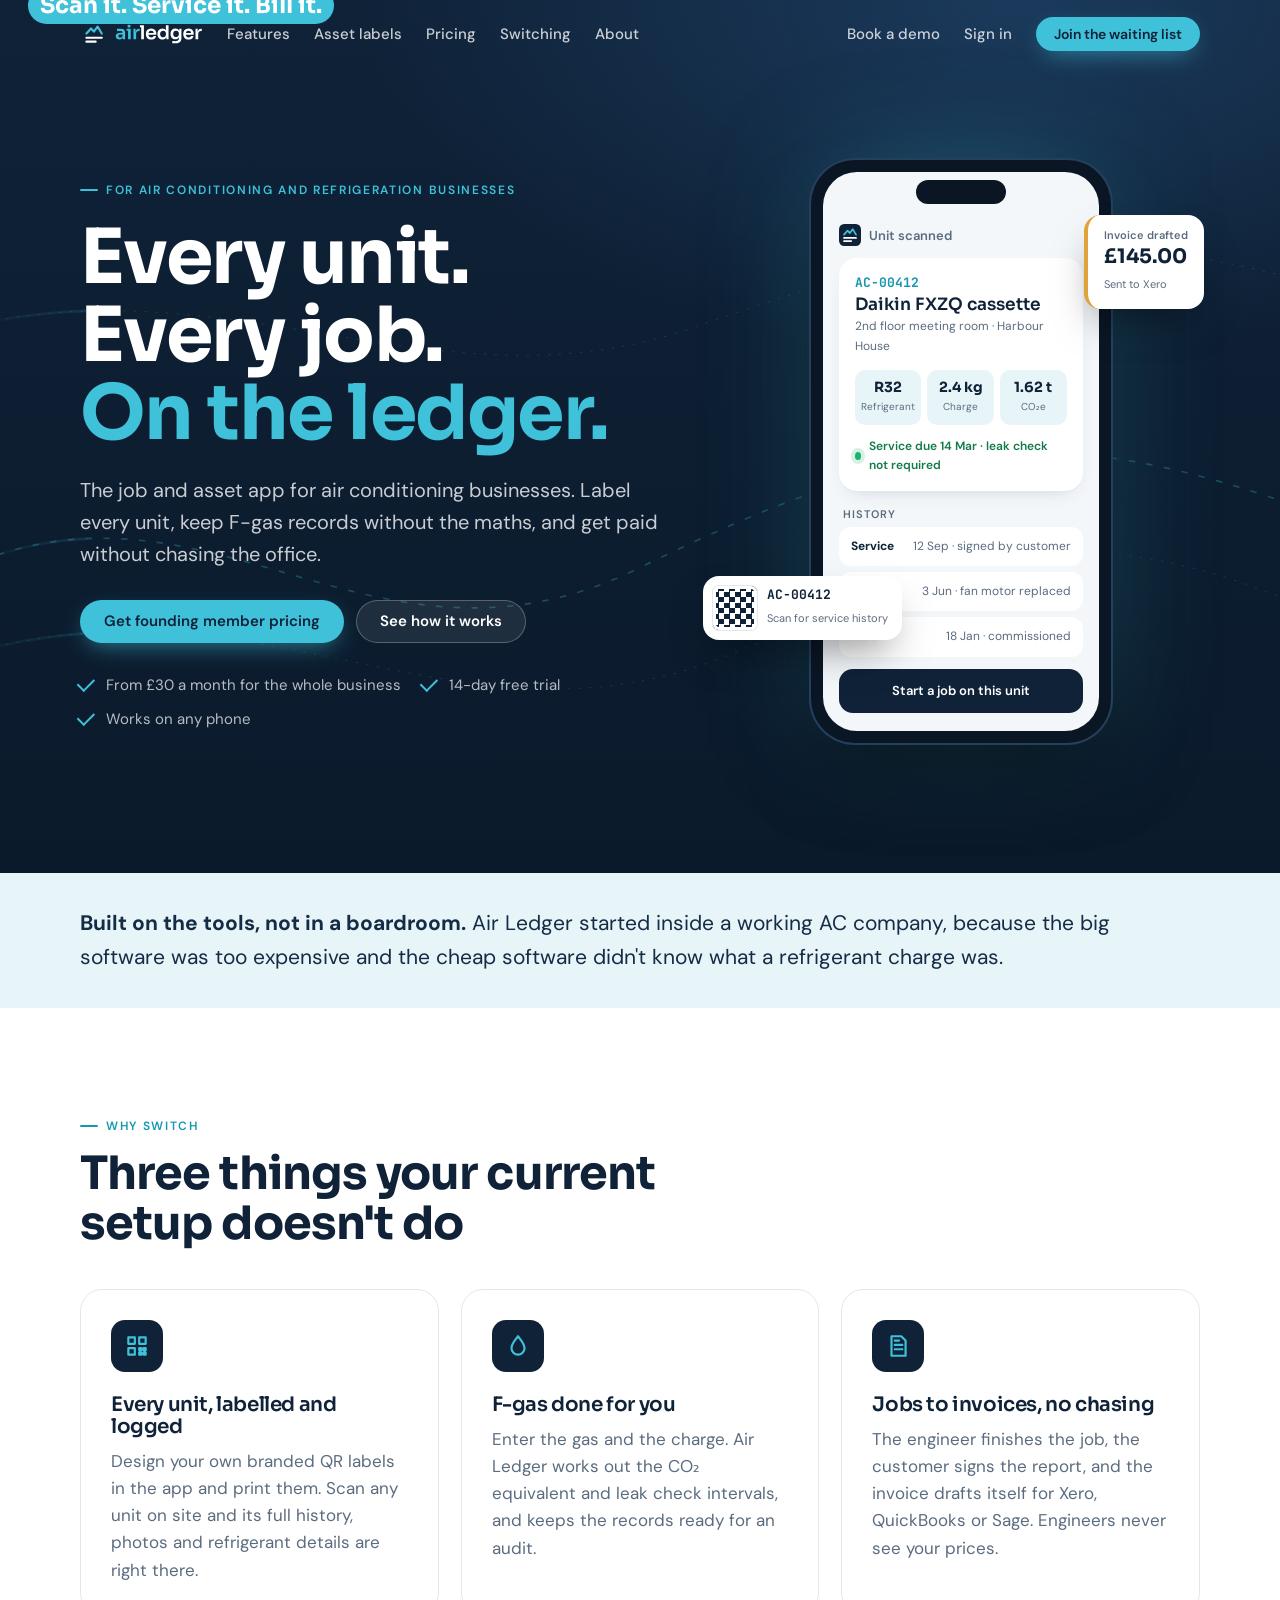
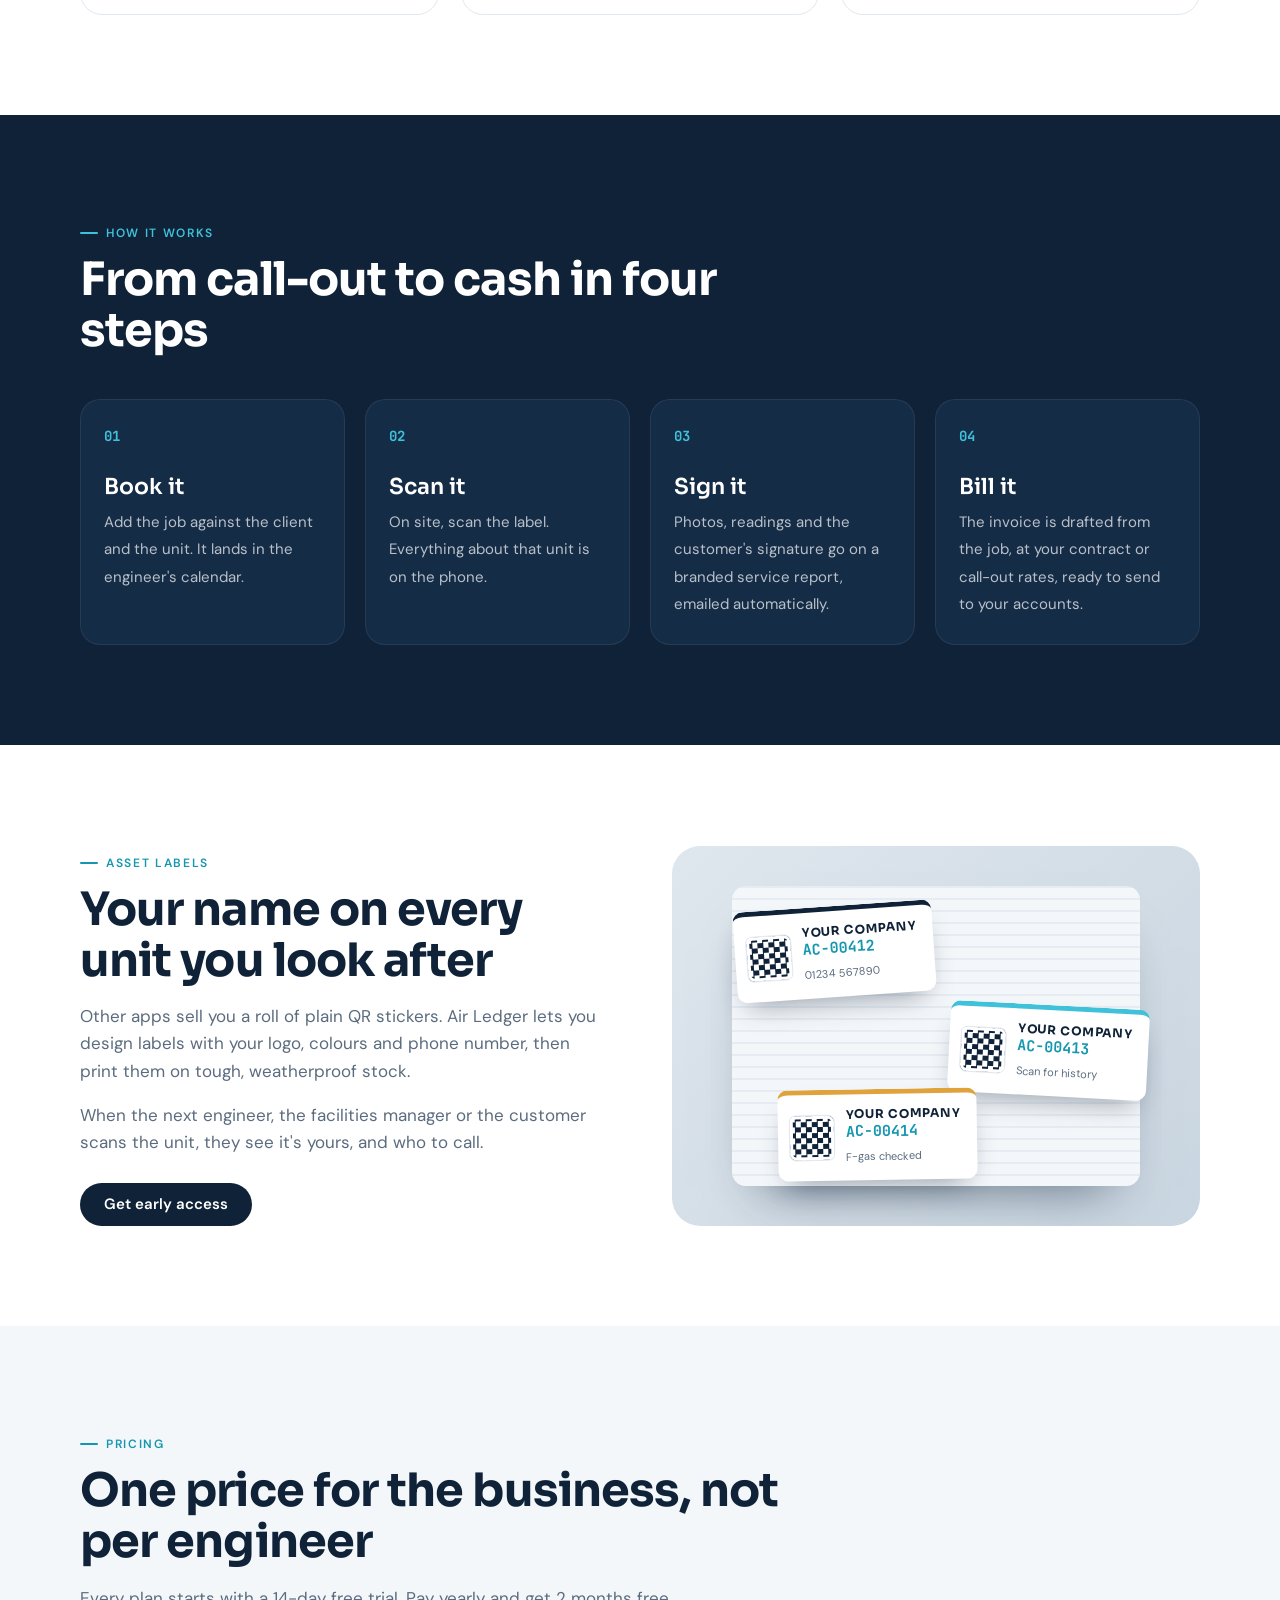
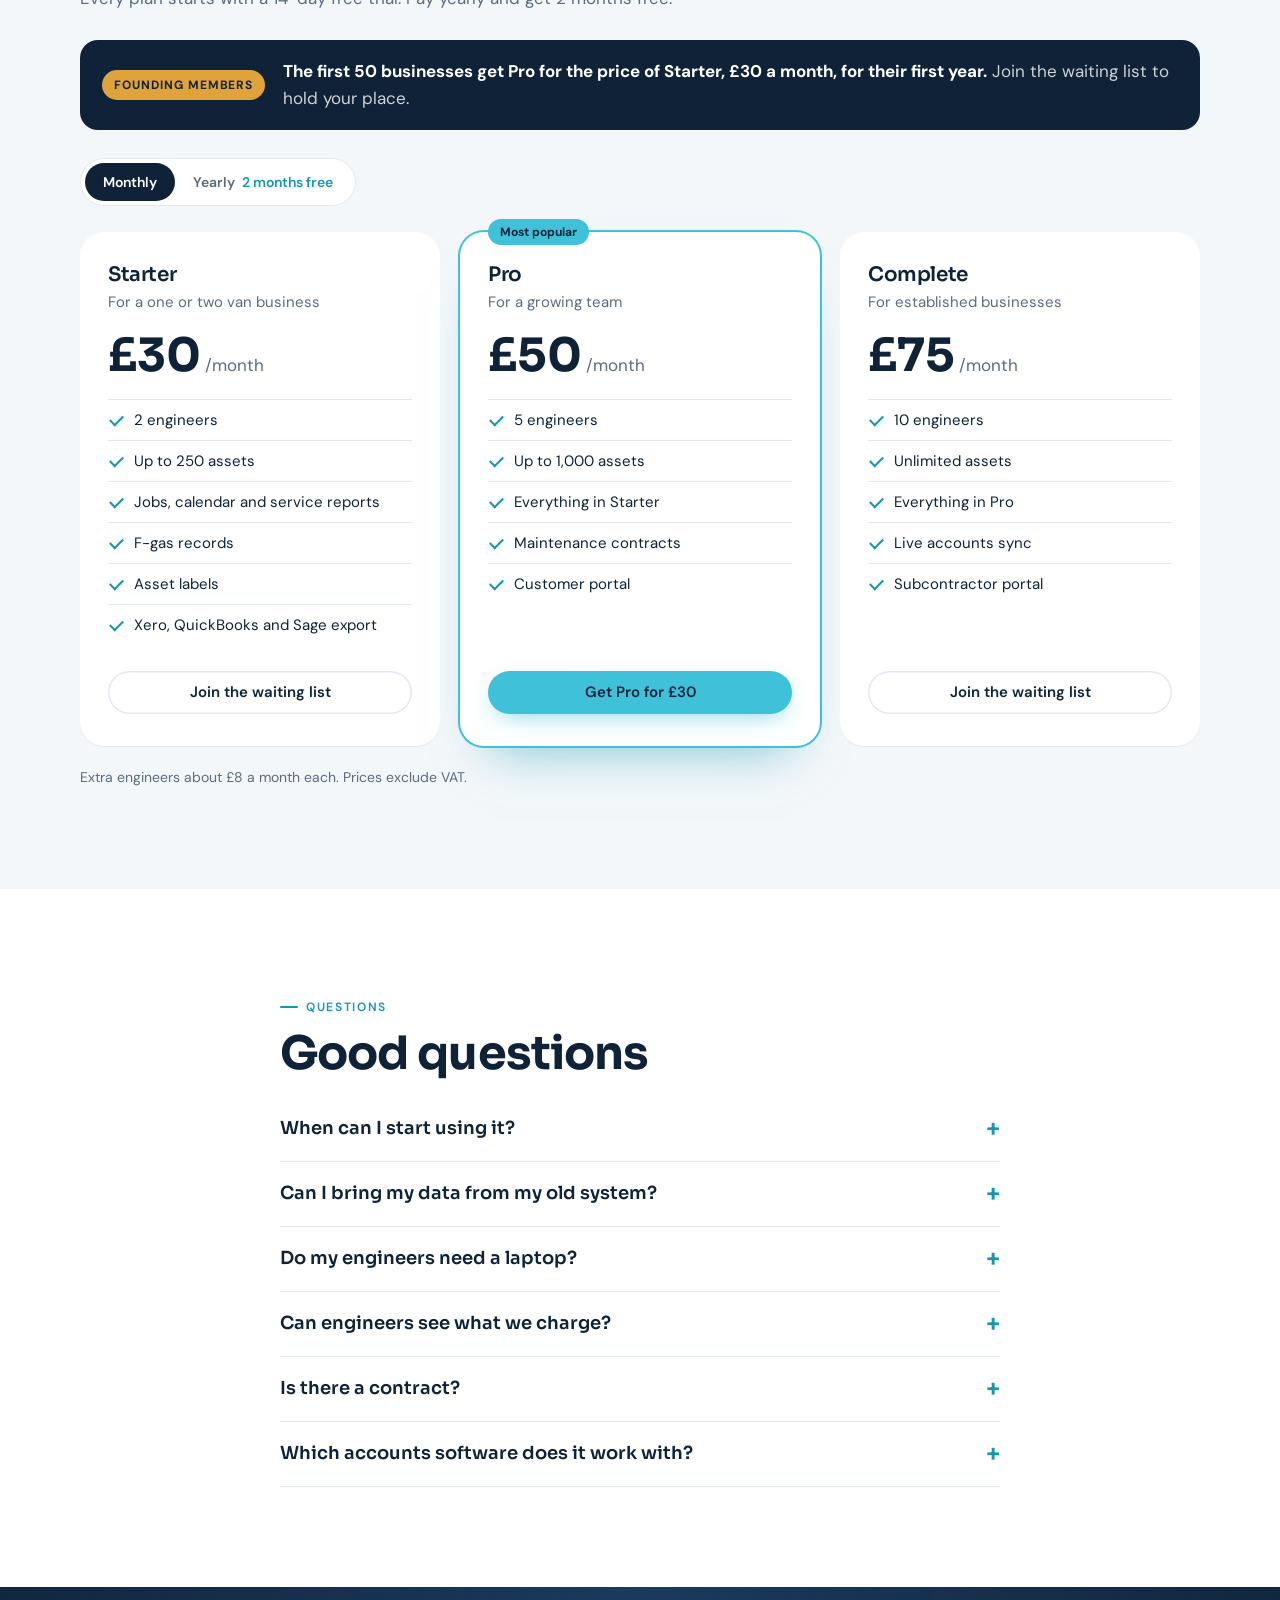
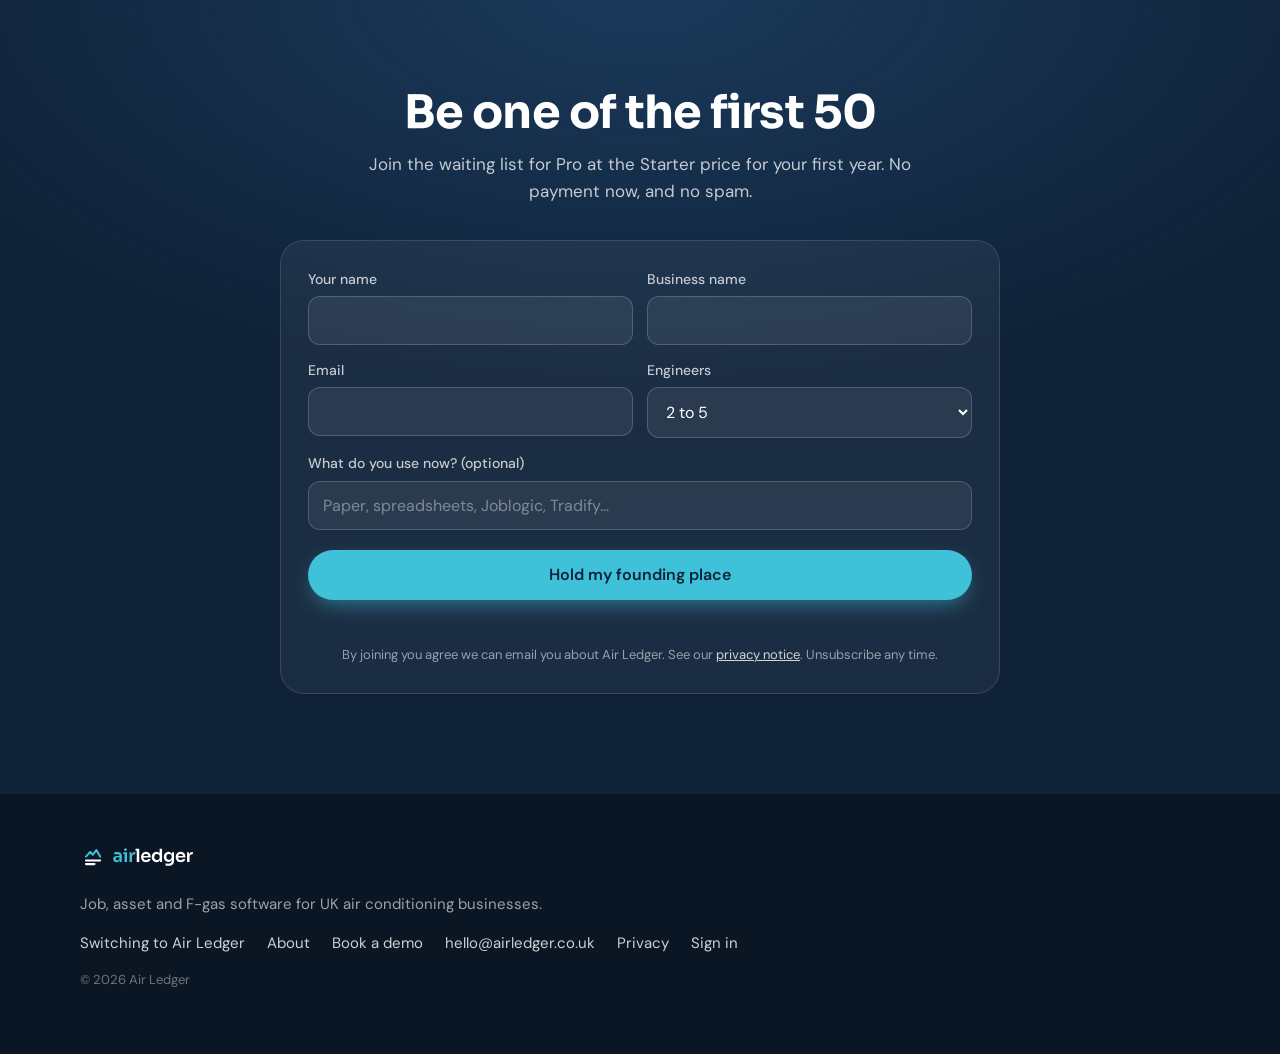
==== commit 07ed164f: "Add privacy notice, consent lines and cookie-free visitor stats hook Co-Authored-By: Claude Opus 5.5" ====
--- a/index.html
+++ b/index.html
@@ -261,6 +261,7 @@
       <input type="text" name="website" class="hp" tabindex="-1" autocomplete="off" aria-hidden="true">
       <button class="btn pri big" type="submit">Hold my founding place</button>
       <p class="msg" id="wl-msg" role="status"></p>
+      <p class="consent">By joining you agree we can email you about Air Ledger. See our <a href="privacy.html">privacy notice</a>. Unsubscribe any time.</p>
     </form>
   </div>
 </section>
@@ -271,7 +272,7 @@
   <div class="wrap">
     <img src="img/airledger-logo-reverse.svg" alt="Air Ledger" width="130" height="26">
     <p>Job, asset and F-gas software for UK air conditioning businesses.</p>
-    <p class="fl"><a href="switching.html">Switching to Air Ledger</a><a href="about.html">About</a><a href="demo.html">Book a demo</a><a href="mailto:hello@airledger.co.uk">hello@airledger.co.uk</a><a href="https://app.airledger.co.uk">Sign in</a></p>
+    <p class="fl"><a href="switching.html">Switching to Air Ledger</a><a href="about.html">About</a><a href="demo.html">Book a demo</a><a href="mailto:hello@airledger.co.uk">hello@airledger.co.uk</a><a href="privacy.html">Privacy</a><a href="https://app.airledger.co.uk">Sign in</a></p>
     <p class="cr">© 2026 Air Ledger</p>
   </div>
 </footer>
--- a/styles.css
+++ b/styles.css
@@ -234,3 +234,4 @@
 .foot .fl{flex-wrap:wrap;gap:10px 22px}
 @media (max-width:960px){.reasons.four{grid-template-columns:1fr}}
 .lede .tag{display:block;color:#fff;font-family:var(--fd);font-size:1.15em;margin-bottom:6px}
+.consent{font-size:13px;color:rgba(255,255,255,.55);text-align:center;margin:8px 0 0}.consent a{color:rgba(255,255,255,.8)}
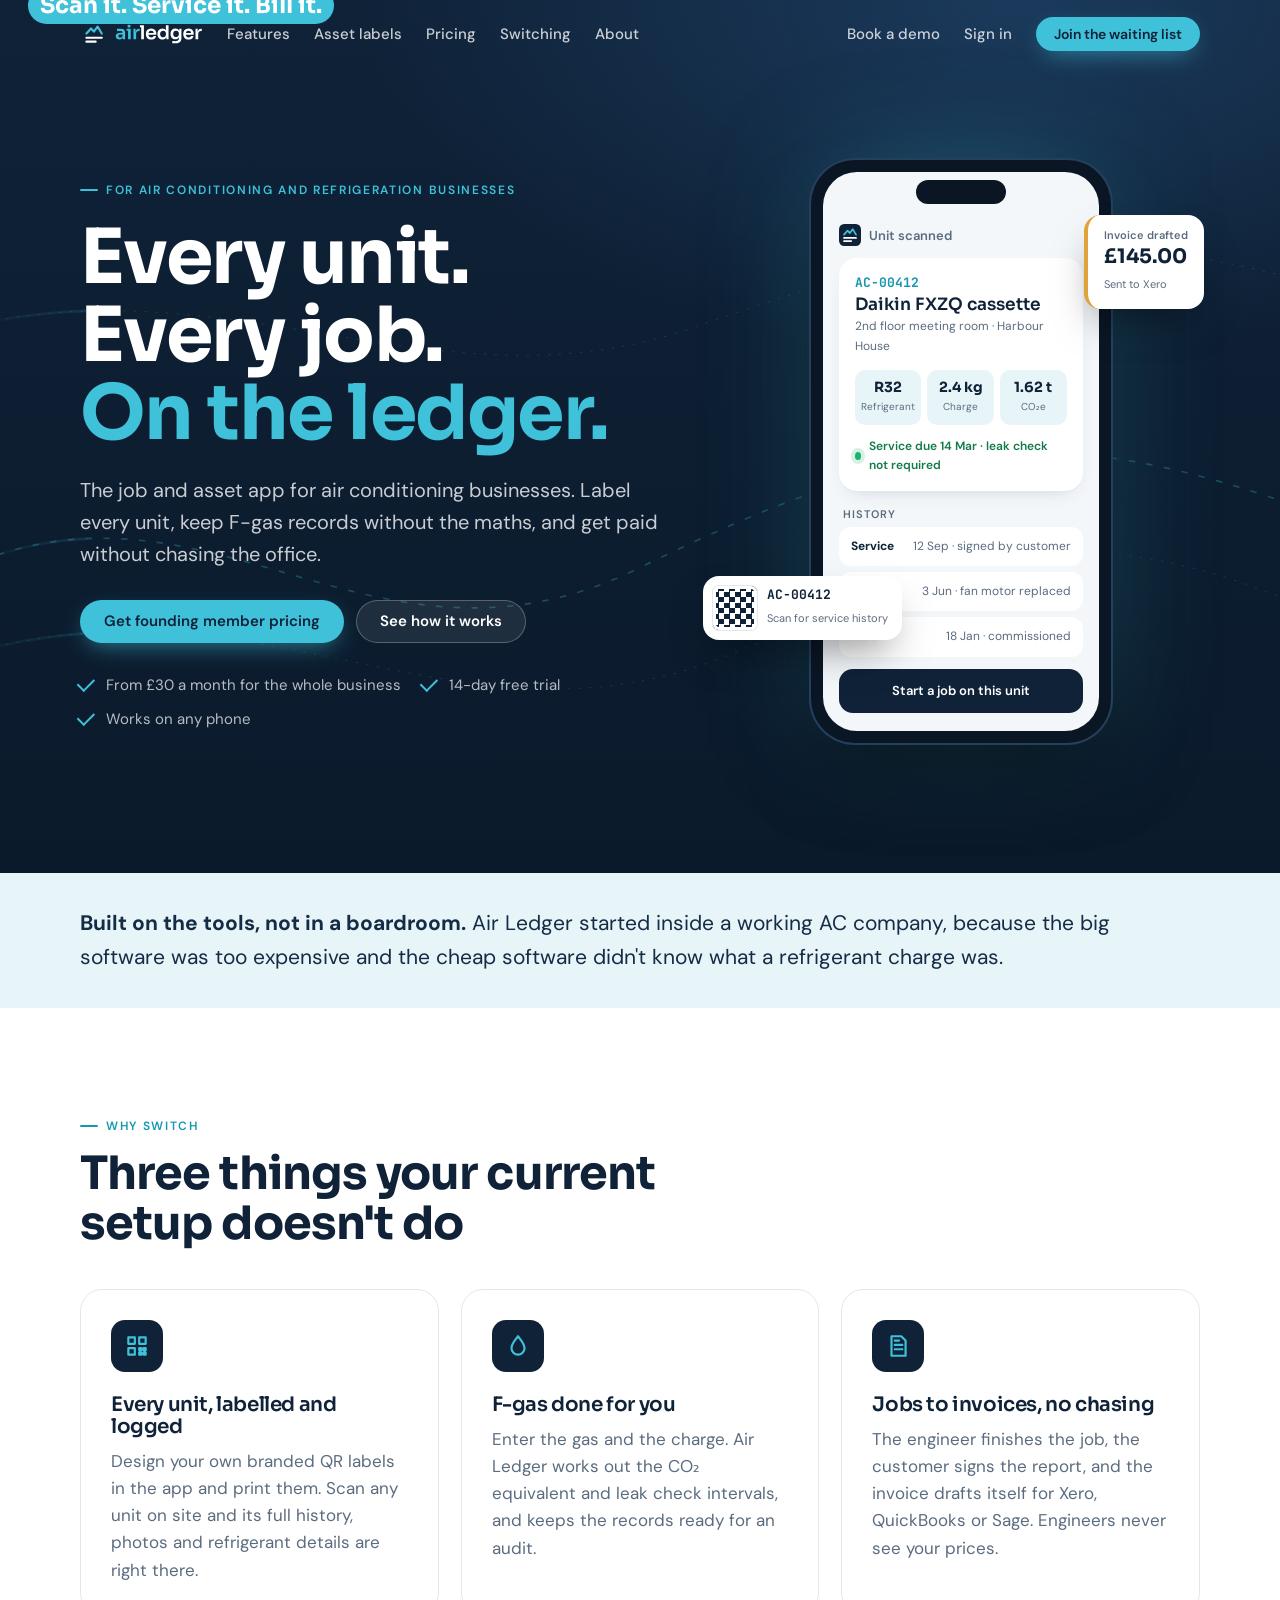
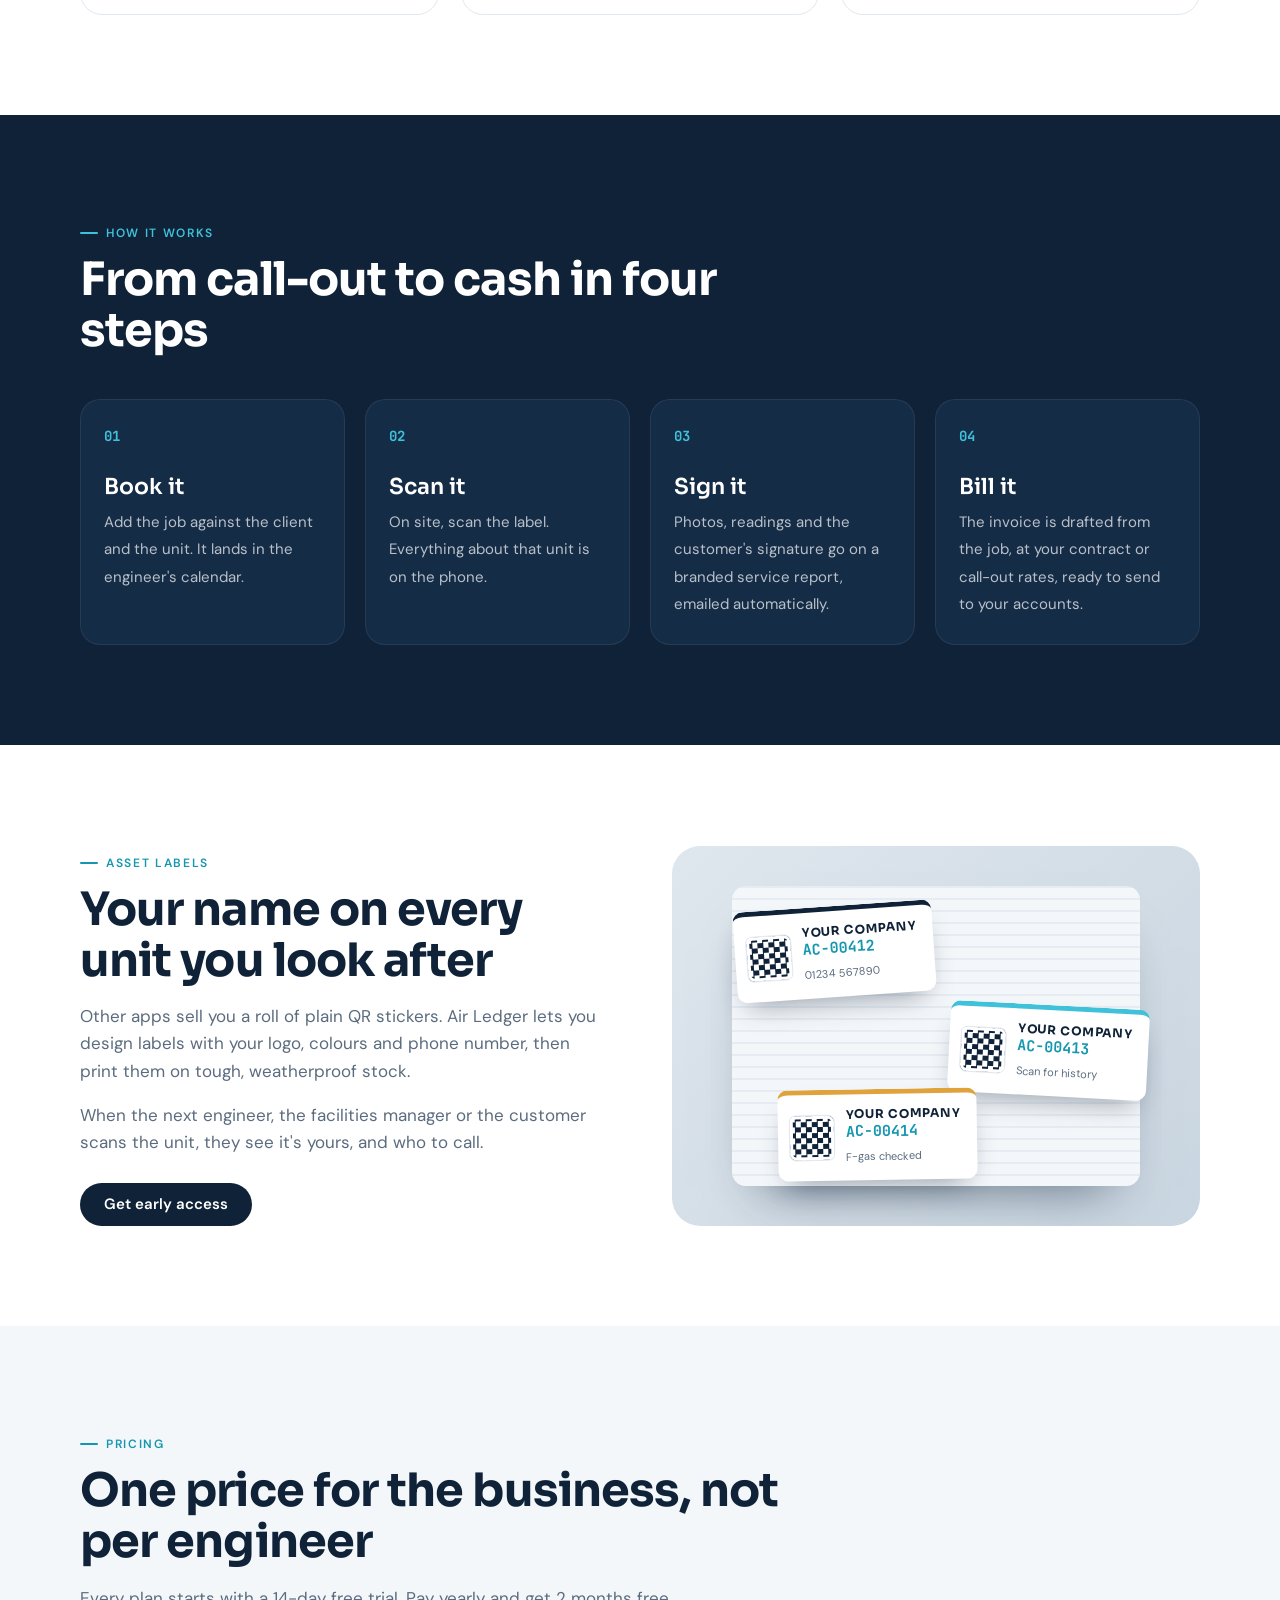
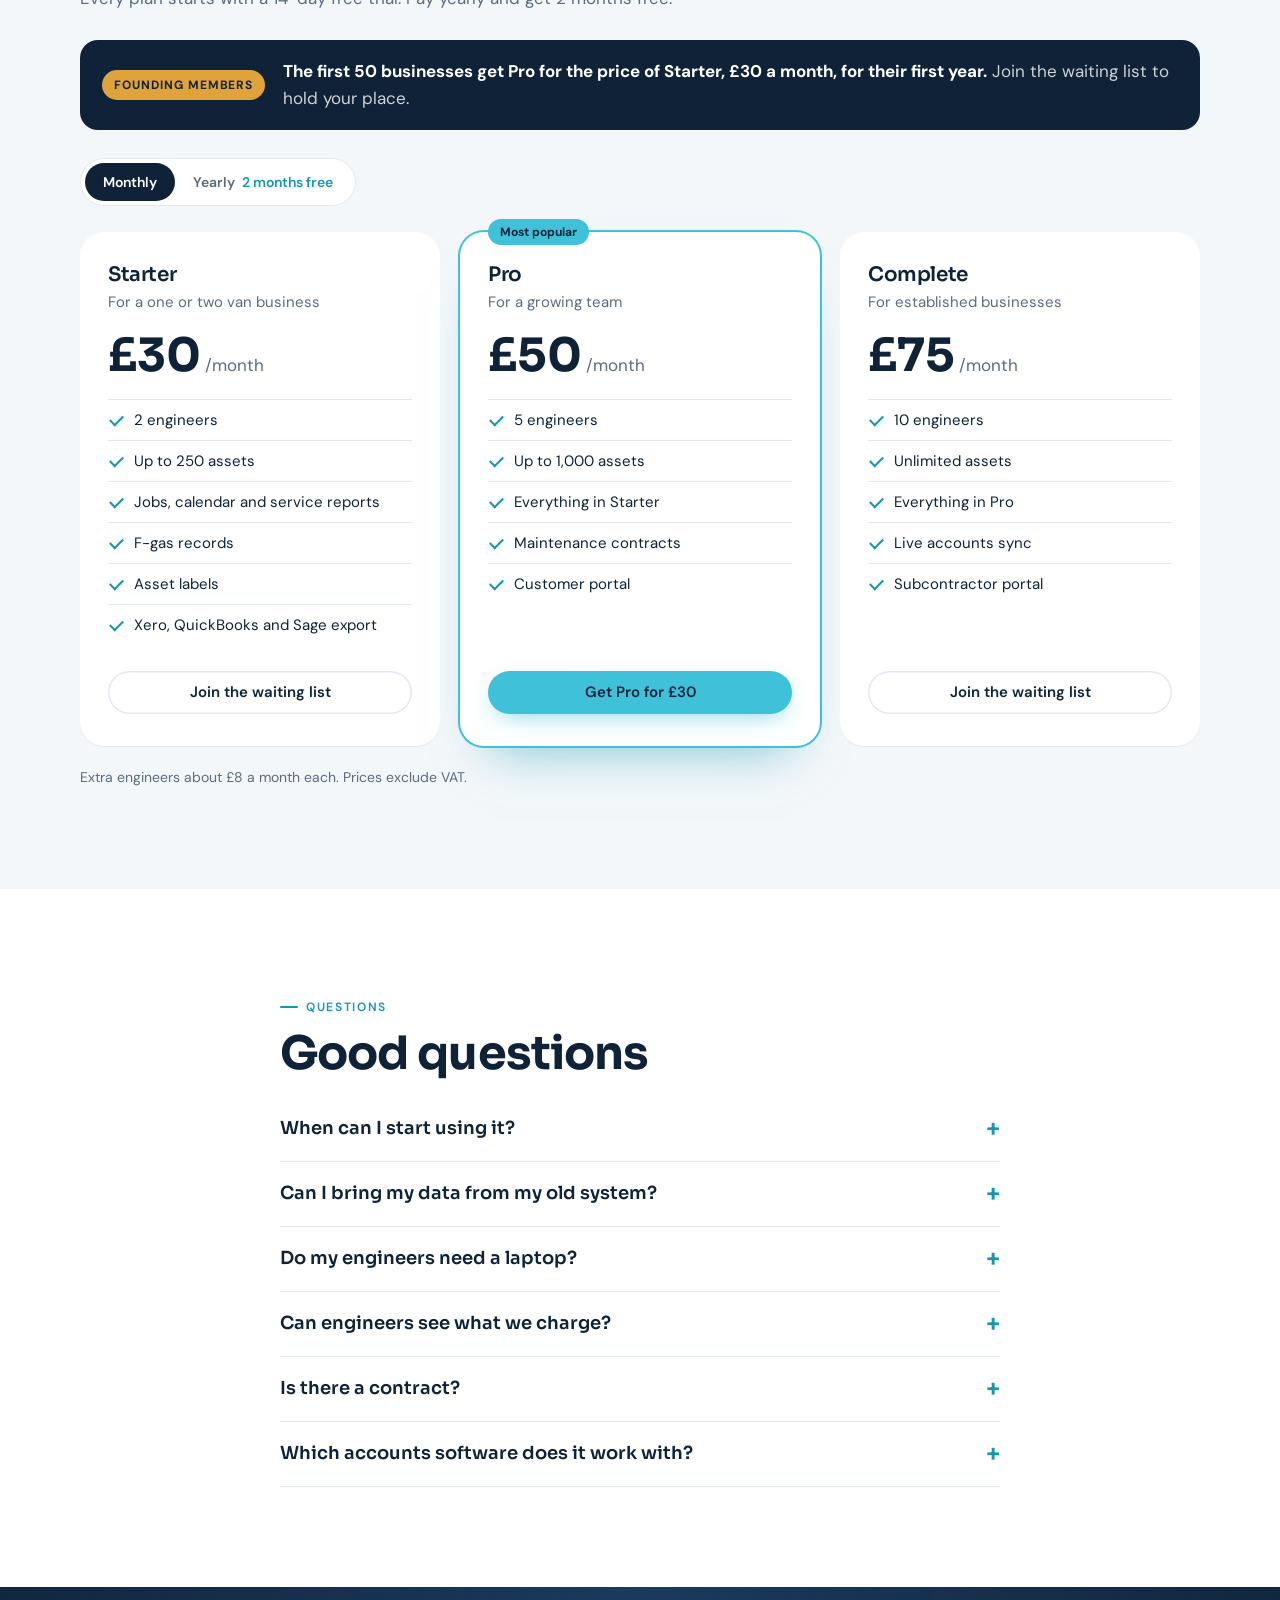
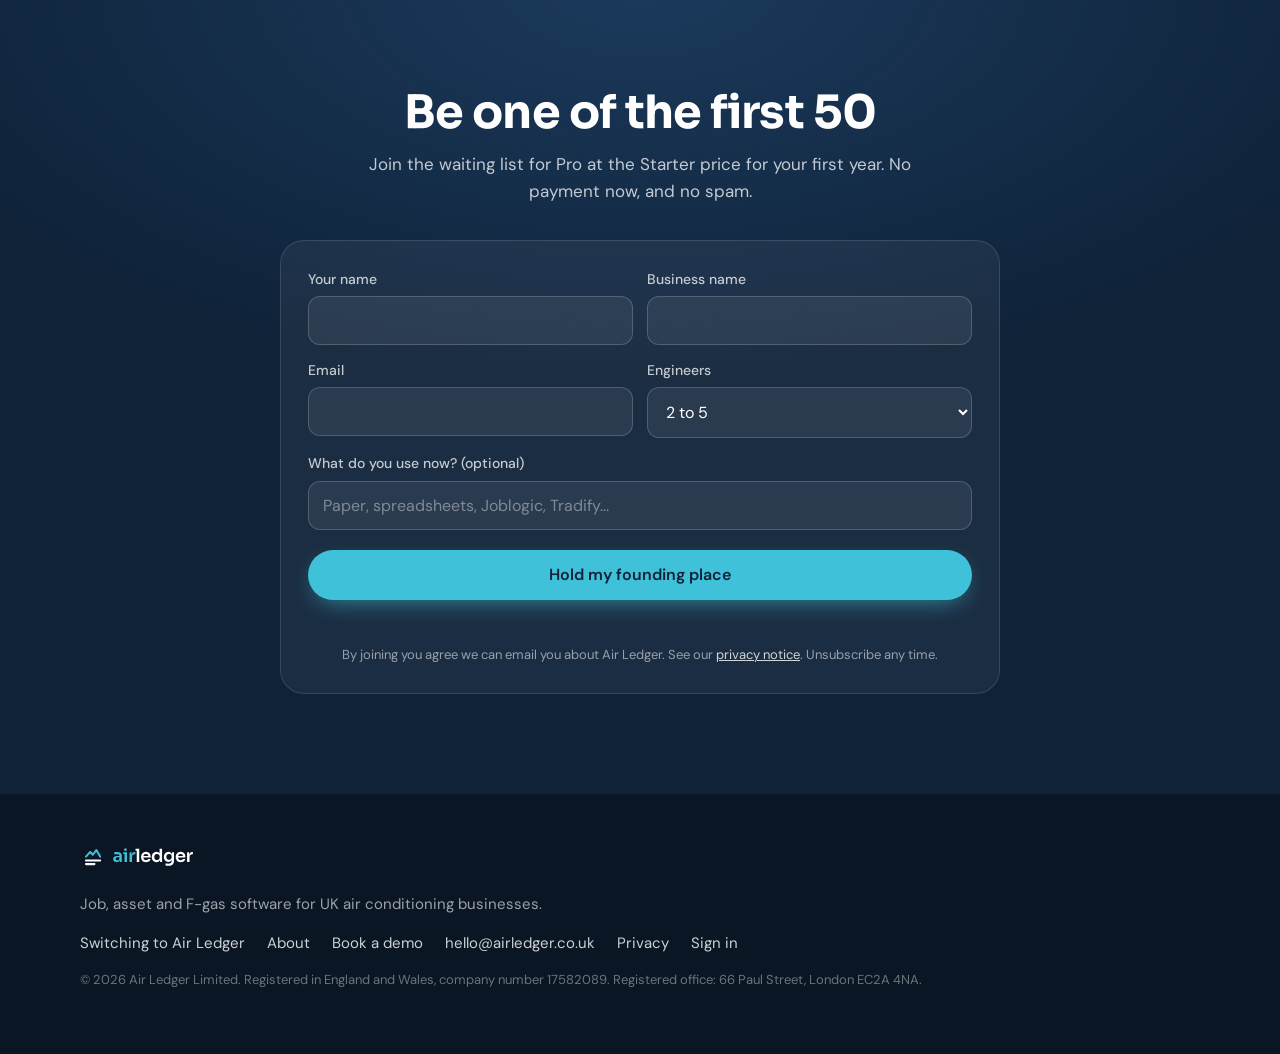
==== commit 59260f67: "Add Air Ledger Limited company details to footer and privacy notice Company number 17582089, registe" ====
--- a/index.html
+++ b/index.html
@@ -273,7 +273,7 @@
     <img src="img/airledger-logo-reverse.svg" alt="Air Ledger" width="130" height="26">
     <p>Job, asset and F-gas software for UK air conditioning businesses.</p>
     <p class="fl"><a href="switching.html">Switching to Air Ledger</a><a href="about.html">About</a><a href="demo.html">Book a demo</a><a href="mailto:hello@airledger.co.uk">hello@airledger.co.uk</a><a href="privacy.html">Privacy</a><a href="https://app.airledger.co.uk">Sign in</a></p>
-    <p class="cr">© 2026 Air Ledger</p>
+    <p class="cr">© 2026 Air Ledger Limited. Registered in England and Wales, company number 17582089. Registered office: 66 Paul Street, London EC2A 4NA.</p>
   </div>
 </footer>
 
